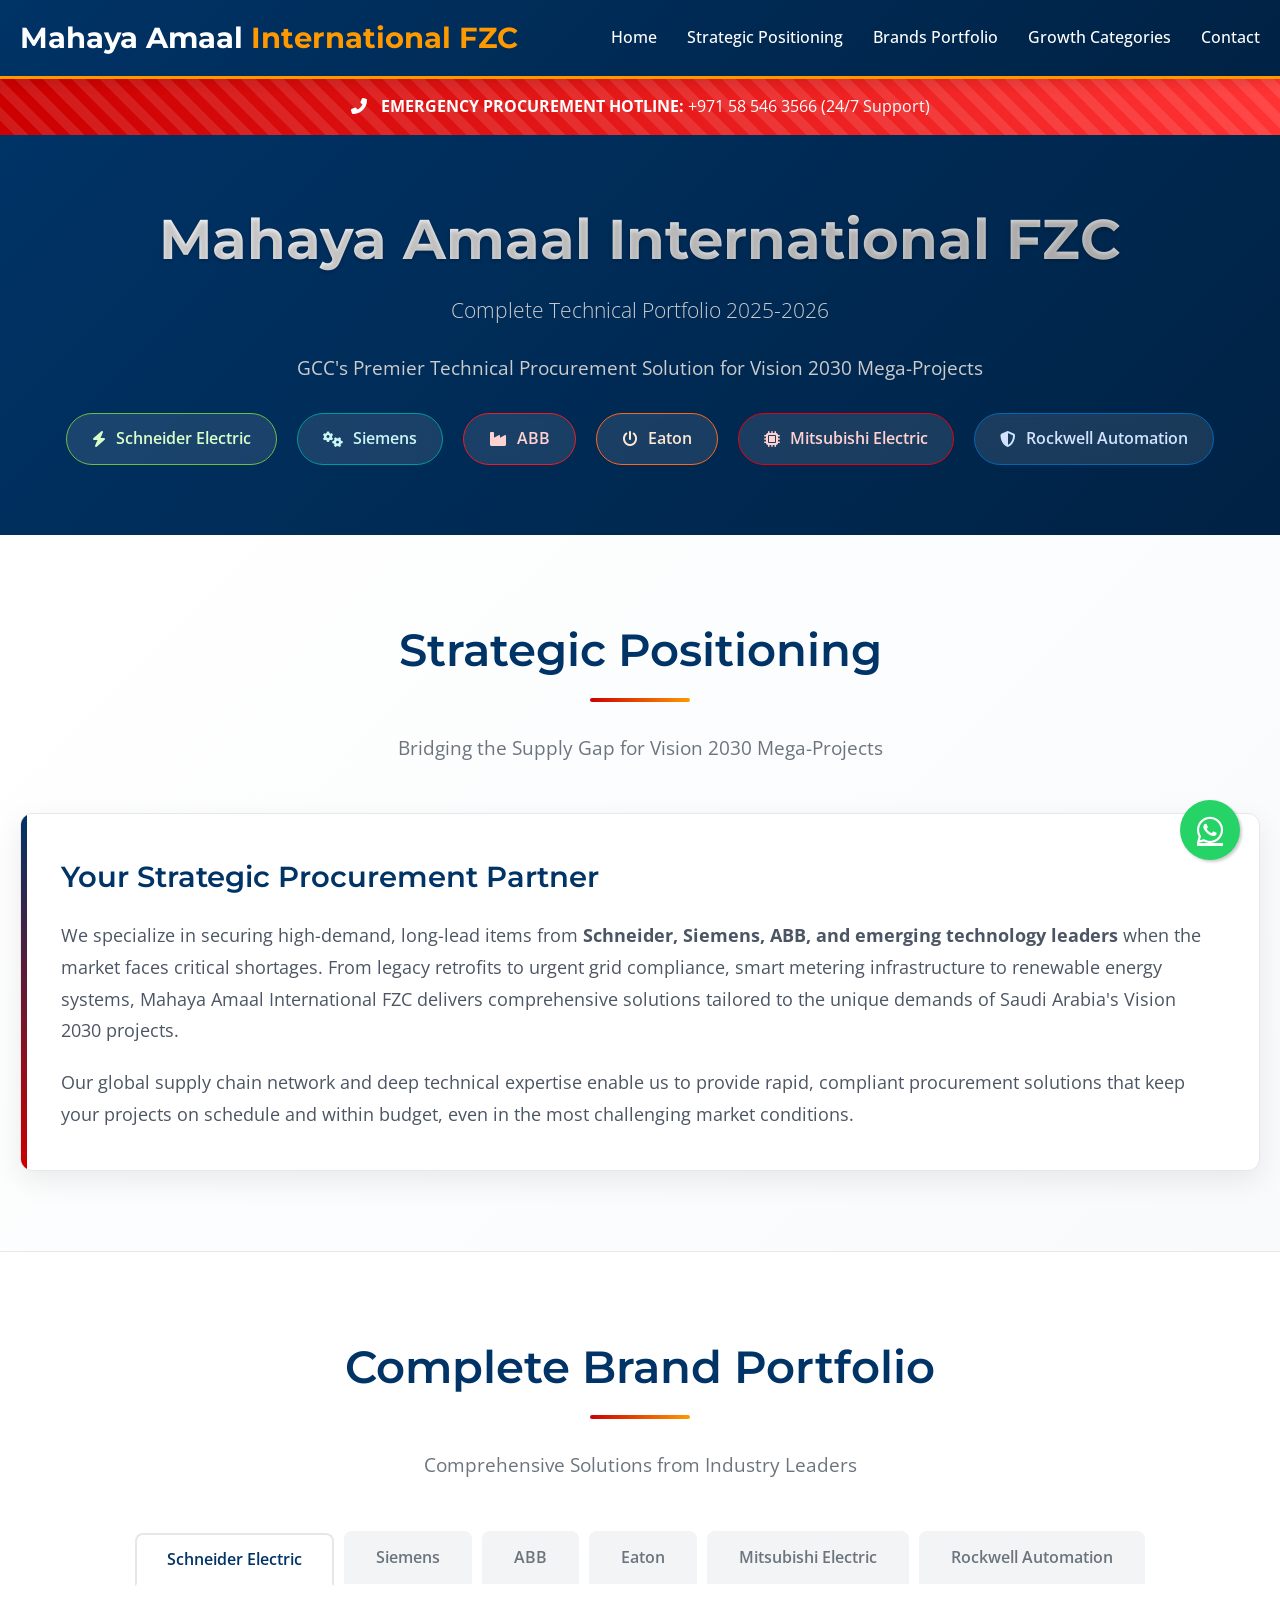
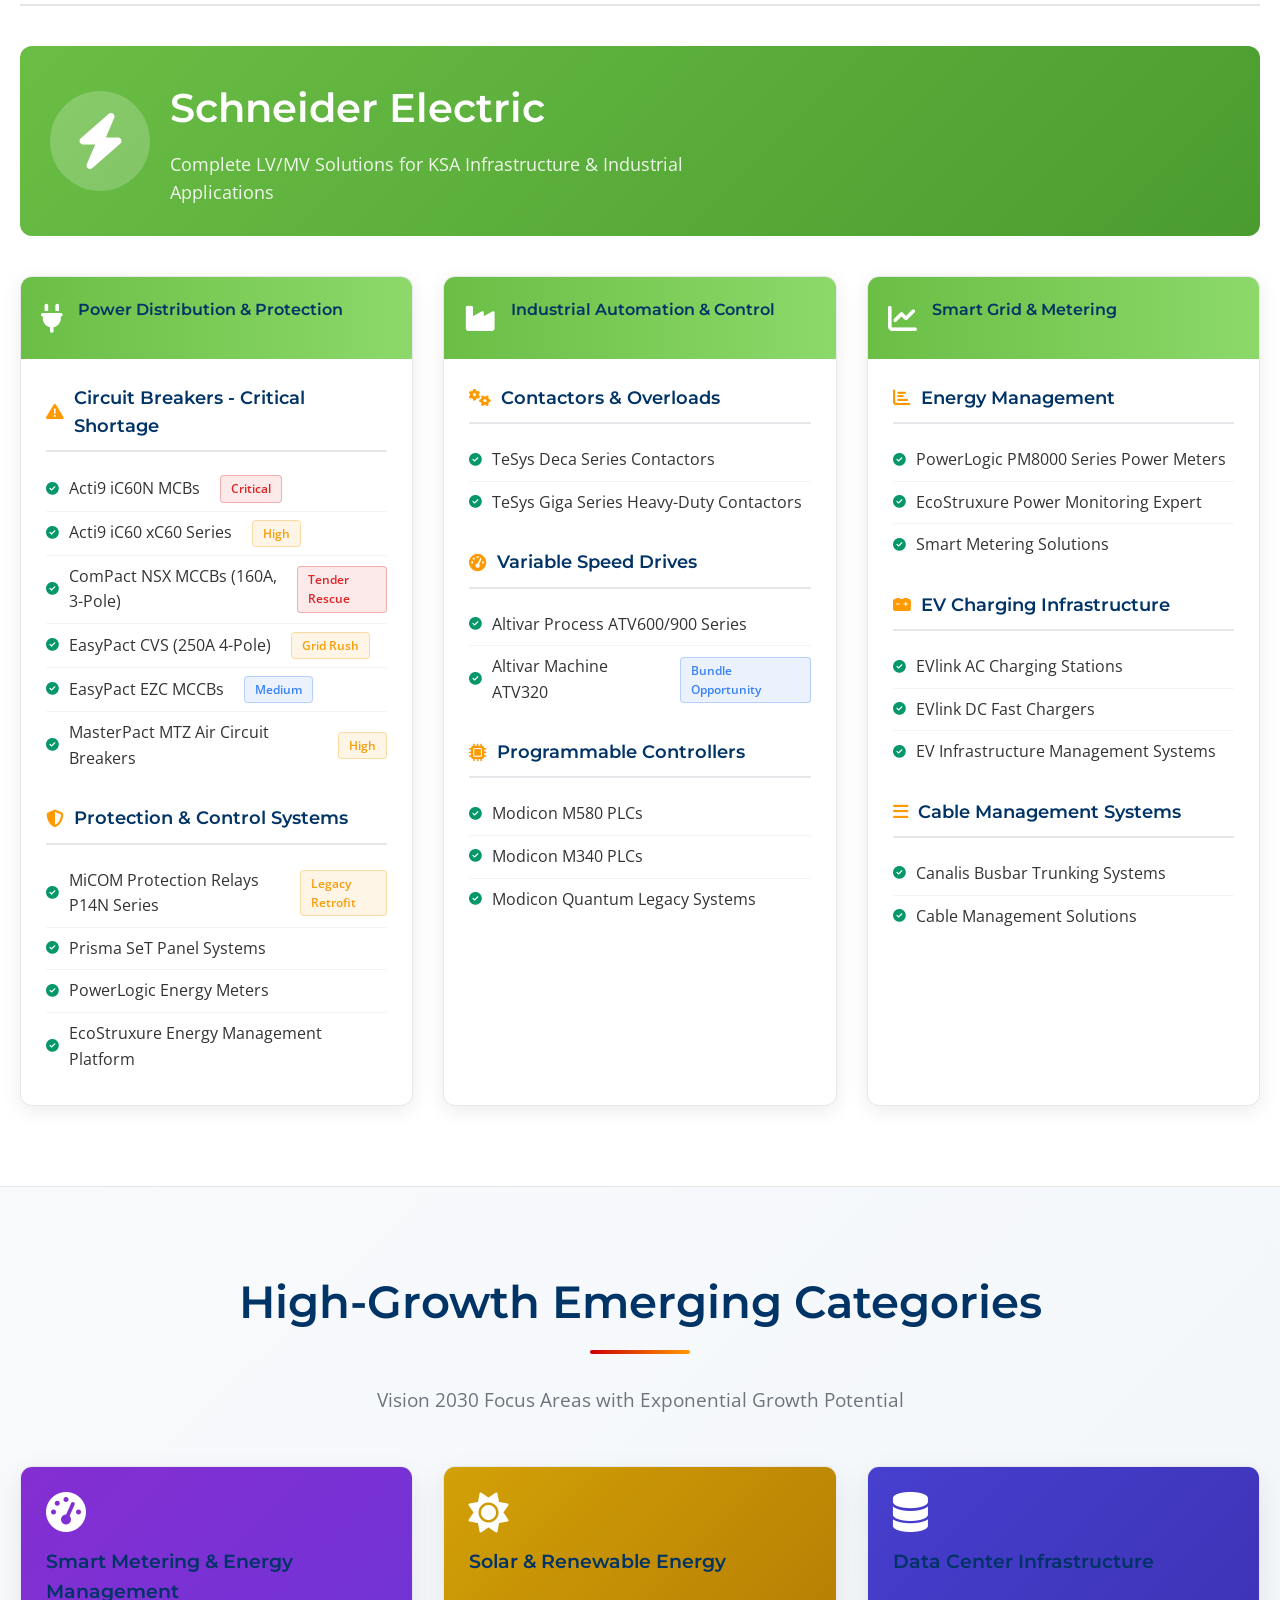
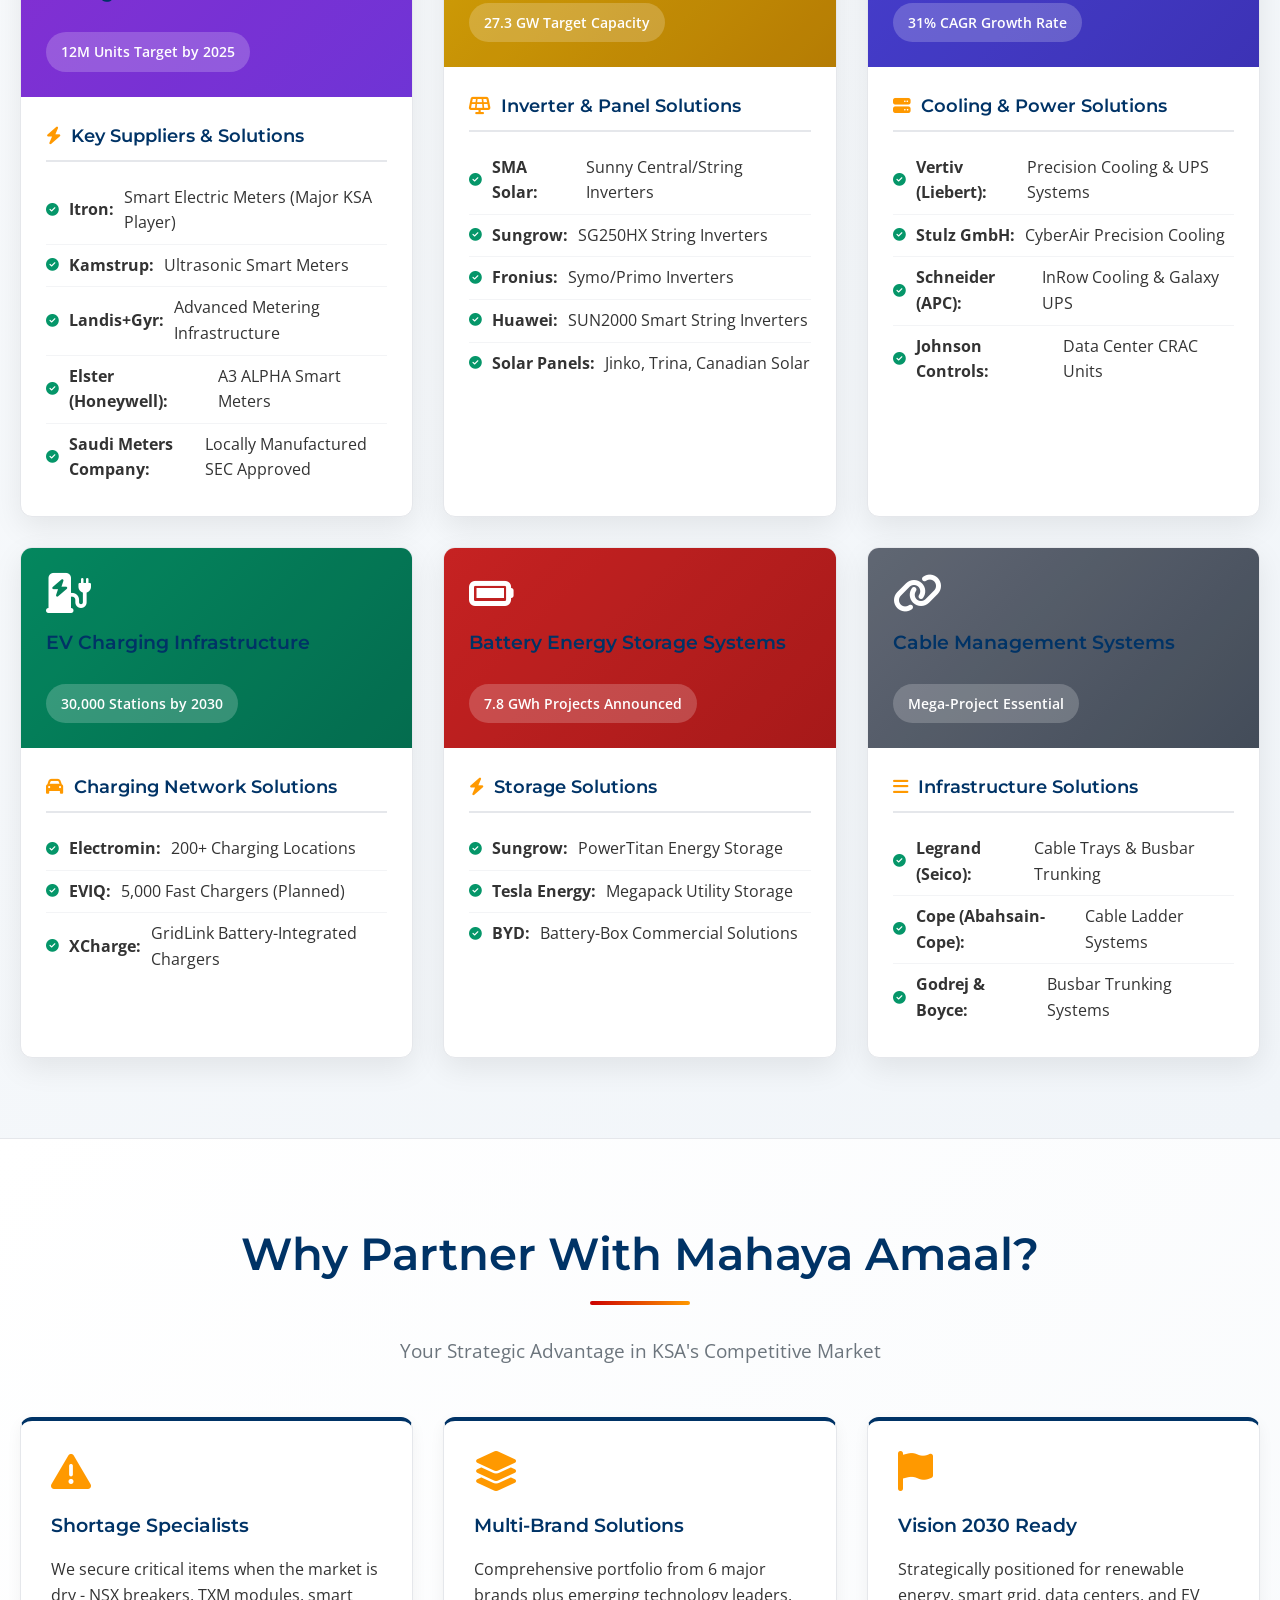
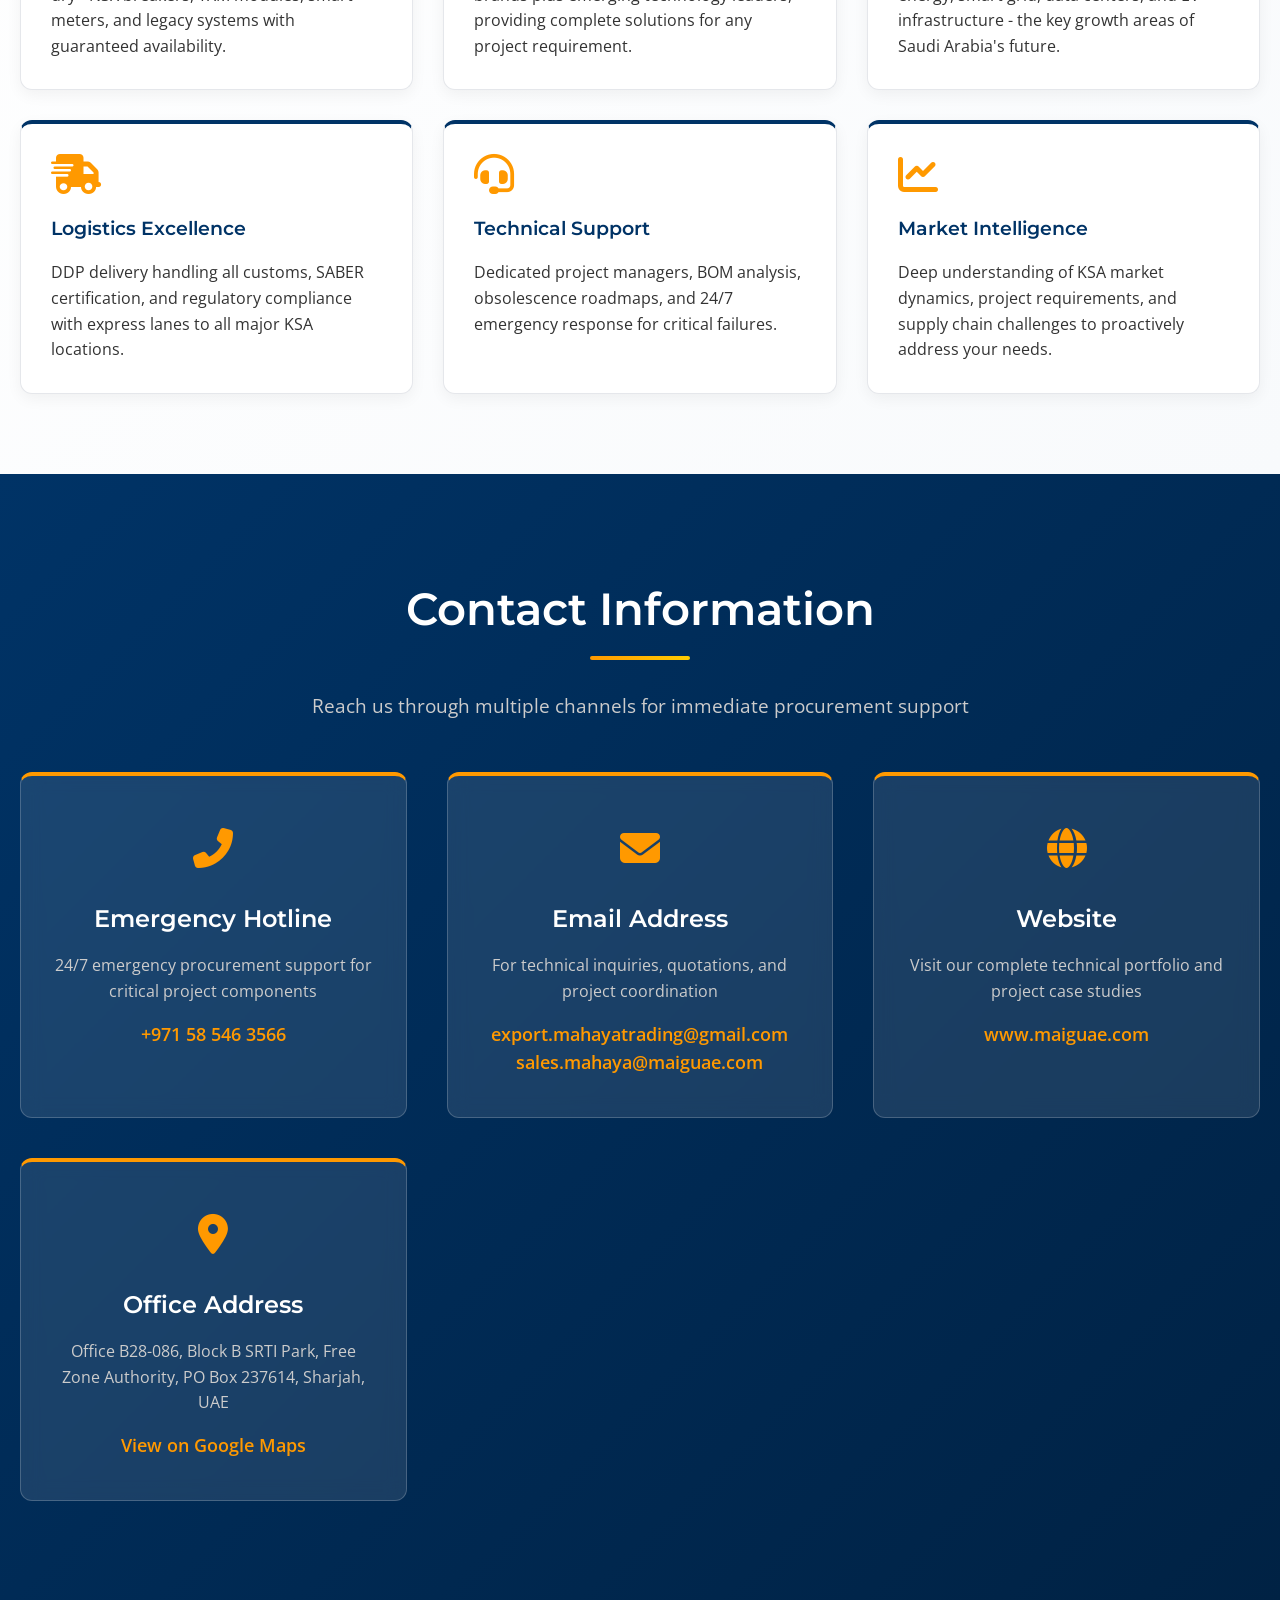
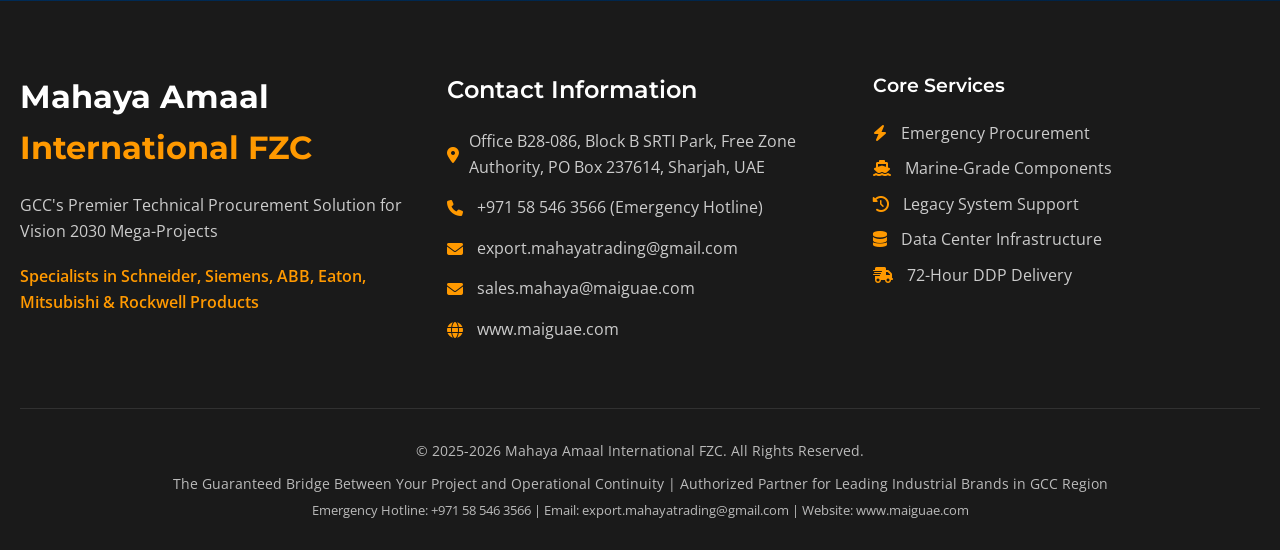
==== index.html @ 3eec7187 "Update print statement from 'Hello' to 'Goodbye'" ====
<!DOCTYPE html>
<html lang="en">
<head>
    <meta charset="UTF-8">
    <meta name="viewport" content="width=device-width, initial-scale=1.0">
    <title>Mahaya Amaal International FZC | Complete Technical Portfolio & Contact</title>
    <link rel="stylesheet" href="https://cdnjs.cloudflare.com/ajax/libs/font-awesome/6.4.0/css/all.min.css">
    <link href="https://fonts.googleapis.com/css2?family=Montserrat:wght@300;400;500;600;700&family=Open+Sans:wght@300;400;500;600&display=swap" rel="stylesheet">
    <style>
        :root {
            --primary: #003366;
            --secondary: #CC0000;
            --accent: #FF9900;
            --light: #F5F7FA;
            --dark: #1A1A1A;
            --gray: #6C757D;
            --success: #059669;
            --warning: #EA580C;
            --info: #0891B2;
            --whatsapp: #25D366;
            --transition: all 0.3s ease;
            
            /* Brand Colors */
            --schneider: #6ABE45;
            --siemens: #009999;
            --abb: #ED1C24;
            --eaton: #FF671B;
            --mitsubishi: #E60012;
            --rockwell: #0068B5;
        }
        
        * {
            margin: 0;
            padding: 0;
            box-sizing: border-box;
        }
        
        body {
            font-family: 'Open Sans', sans-serif;
            line-height: 1.6;
            color: #333;
            background: linear-gradient(135deg, #f8fafc 0%, #f1f5f9 100%);
            overflow-x: hidden;
        }
        
        h1, h2, h3, h4, h5 {
            font-family: 'Montserrat', sans-serif;
            font-weight: 600;
            margin-bottom: 1rem;
            color: var(--primary);
        }
        
        .container {
            width: 100%;
            max-width: 1400px;
            margin: 0 auto;
            padding: 0 20px;
        }
        
        /* Header */
        .main-header {
            background: linear-gradient(135deg, var(--primary) 0%, #002244 100%);
            color: white;
            padding: 60px 0 40px;
            text-align: center;
            position: relative;
            overflow: hidden;
        }
        
        .main-header::before {
            content: '';
            position: absolute;
            top: 0;
            left: 0;
            right: 0;
            bottom: 0;
            background: url('https://images.unsplash.com/photo-1560472354-b33ff0c44a43?ixlib=rb-4.0.3&auto=format&fit=crop&w=1600&q=80');
            background-size: cover;
            background-position: center;
            opacity: 0.1;
            z-index: 0;
        }
        
        .main-header > .container {
            position: relative;
            z-index: 1;
        }
        
        .company-name {
            font-size: 3.5rem;
            font-weight: 700;
            margin-bottom: 10px;
            background: linear-gradient(90deg, #FFFFFF 0%, #CCCCCC 100%);
            -webkit-background-clip: text;
            -webkit-text-fill-color: transparent;
            text-shadow: 0 2px 4px rgba(0,0,0,0.2);
        }
        
        .tagline {
            font-size: 1.3rem;
            color: #CCCCCC;
            margin-bottom: 25px;
            font-weight: 300;
        }
        
        .specialization-badges {
            display: flex;
            justify-content: center;
            gap: 20px;
            margin: 30px 0;
            flex-wrap: wrap;
        }
        
        .badge {
            background: rgba(255, 255, 255, 0.1);
            backdrop-filter: blur(10px);
            border: 1px solid rgba(255, 255, 255, 0.2);
            padding: 12px 25px;
            border-radius: 50px;
            font-weight: 600;
            display: flex;
            align-items: center;
            gap: 10px;
            transition: var(--transition);
        }
        
        .badge:hover {
            transform: translateY(-3px);
            background: rgba(255, 255, 255, 0.2);
            box-shadow: 0 5px 15px rgba(0,0,0,0.2);
        }
        
        .badge.schneider {
            border-color: var(--schneider);
            color: #d9ffc9;
        }
        
        .badge.siemens {
            border-color: var(--siemens);
            color: #ccf5f5;
        }
        
        .badge.abb {
            border-color: var(--abb);
            color: #ffd1d1;
        }
        
        .badge.eaton {
            border-color: var(--eaton);
            color: #ffe8d1;
        }
        
        .badge.mitsubishi {
            border-color: var(--mitsubishi);
            color: #ffd1d1;
        }
        
        .badge.rockwell {
            border-color: var(--rockwell);
            color: #d1e3ff;
        }
        
        /* Navigation */
        .main-nav {
            background: linear-gradient(135deg, var(--primary) 0%, #002244 100%);
            color: white;
            padding: 15px 0;
            position: sticky;
            width: 100%;
            top: 0;
            z-index: 1000;
            box-shadow: 0 4px 12px rgba(0, 0, 0, 0.1);
            border-bottom: 3px solid var(--accent);
        }
        
        .nav-container {
            display: flex;
            justify-content: space-between;
            align-items: center;
        }
        
        .logo {
            font-family: 'Montserrat', sans-serif;
            font-weight: 700;
            font-size: 1.8rem;
            color: white;
        }
        
        .logo span {
            color: var(--accent);
        }
        
        nav ul {
            display: flex;
            list-style: none;
        }
        
        nav ul li {
            margin-left: 30px;
        }
        
        nav ul li a {
            color: white;
            text-decoration: none;
            font-weight: 500;
            font-size: 1rem;
            transition: var(--transition);
            padding: 5px 0;
            position: relative;
        }
        
        nav ul li a:hover {
            color: var(--accent);
        }
        
        /* Emergency Banner */
        .emergency-banner {
            background: linear-gradient(90deg, var(--secondary) 0%, #ff3333 100%);
            color: white;
            padding: 15px 0;
            text-align: center;
            position: relative;
            overflow: hidden;
        }
        
        .emergency-banner::before {
            content: '';
            position: absolute;
            top: 0;
            left: 0;
            right: 0;
            bottom: 0;
            background: repeating-linear-gradient(
                45deg,
                transparent,
                transparent 10px,
                rgba(255, 255, 255, 0.1) 10px,
                rgba(255, 255, 255, 0.1) 20px
            );
        }
        
        .emergency-content {
            position: relative;
            z-index: 1;
        }
        
        .emergency-content i {
            margin-right: 10px;
            animation: ring 2s infinite;
        }
        
        @keyframes ring {
            0% { transform: rotate(0deg); }
            10% { transform: rotate(15deg); }
            20% { transform: rotate(-15deg); }
            30% { transform: rotate(15deg); }
            40% { transform: rotate(-15deg); }
            50% { transform: rotate(0deg); }
            100% { transform: rotate(0deg); }
        }
        
        /* Strategic Positioning */
        .strategic-section {
            background: linear-gradient(135deg, #FFFFFF 0%, #F8FAFC 100%);
            padding: 80px 0;
            border-bottom: 1px solid #E5E7EB;
        }
        
        .section-title {
            text-align: center;
            margin-bottom: 50px;
            position: relative;
        }
        
        .section-title h2 {
            font-size: 2.8rem;
            display: inline-block;
            padding-bottom: 15px;
            position: relative;
        }
        
        .section-title h2::after {
            content: '';
            position: absolute;
            width: 100px;
            height: 4px;
            background: linear-gradient(90deg, var(--secondary), var(--accent));
            bottom: 0;
            left: 50%;
            transform: translateX(-50%);
            border-radius: 2px;
        }
        
        .section-title .subtitle {
            font-size: 1.2rem;
            color: var(--gray);
            margin-top: 15px;
            max-width: 800px;
            margin-left: auto;
            margin-right: auto;
        }
        
        .positioning-card {
            background: white;
            border-radius: 12px;
            padding: 40px;
            box-shadow: 0 10px 30px rgba(0, 0, 0, 0.08);
            border: 1px solid #E5E7EB;
            position: relative;
            overflow: hidden;
        }
        
        .positioning-card::before {
            content: '';
            position: absolute;
            top: 0;
            left: 0;
            width: 6px;
            height: 100%;
            background: linear-gradient(180deg, var(--primary), var(--secondary));
        }
        
        .positioning-card h3 {
            font-size: 1.8rem;
            margin-bottom: 20px;
            color: var(--primary);
        }
        
        .positioning-card p {
            font-size: 1.1rem;
            line-height: 1.8;
            color: #4B5563;
        }
        
        /* Brands Section */
        .brands-section {
            padding: 80px 0;
            background: white;
        }
        
        .brands-tabs {
            display: flex;
            flex-wrap: wrap;
            gap: 10px;
            margin-bottom: 40px;
            justify-content: center;
            border-bottom: 2px solid #E5E7EB;
            padding-bottom: 20px;
        }
        
        .brand-tab {
            padding: 12px 30px;
            border-radius: 8px 8px 0 0;
            font-weight: 600;
            cursor: pointer;
            transition: var(--transition);
            border: 2px solid transparent;
            background: #F3F4F6;
            color: var(--gray);
        }
        
        .brand-tab:hover {
            background: #E5E7EB;
            transform: translateY(-2px);
        }
        
        .brand-tab.active {
            background: white;
            border-color: #E5E7EB #E5E7EB white #E5E7EB;
            border-bottom: 2px solid white;
            color: var(--primary);
            position: relative;
            top: 2px;
        }
        
        .brand-content {
            display: none;
            animation: fadeIn 0.5s ease;
        }
        
        .brand-content.active {
            display: block;
        }
        
        @keyframes fadeIn {
            from { opacity: 0; transform: translateY(10px); }
            to { opacity: 1; transform: translateY(0); }
        }
        
        .brand-header {
            display: flex;
            align-items: center;
            gap: 20px;
            margin-bottom: 40px;
            padding: 30px;
            border-radius: 12px;
            color: white;
        }
        
        .brand-header.schneider {
            background: linear-gradient(135deg, var(--schneider), #4a9c2f);
        }
        
        .brand-header.siemens {
            background: linear-gradient(135deg, var(--siemens), #007777);
        }
        
        .brand-header.abb {
            background: linear-gradient(135deg, var(--abb), #c4171d);
        }
        
        .brand-header.eaton {
            background: linear-gradient(135deg, var(--eaton), #cc5200);
        }
        
        .brand-header.mitsubishi {
            background: linear-gradient(135deg, var(--mitsubishi), #b3000e);
        }
        
        .brand-header.rockwell {
            background: linear-gradient(135deg, var(--rockwell), #004d8c);
        }
        
        .brand-logo {
            font-size: 3.5rem;
            background: rgba(255, 255, 255, 0.2);
            width: 100px;
            height: 100px;
            display: flex;
            align-items: center;
            justify-content: center;
            border-radius: 50%;
        }
        
        .brand-info h3 {
            font-size: 2.5rem;
            color: white;
            margin-bottom: 10px;
        }
        
        .brand-info p {
            font-size: 1.1rem;
            opacity: 0.9;
            max-width: 600px;
        }
        
        .categories-grid {
            display: grid;
            grid-template-columns: repeat(auto-fit, minmax(350px, 1fr));
            gap: 30px;
        }
        
        .category-card {
            background: white;
            border-radius: 12px;
            overflow: hidden;
            box-shadow: 0 5px 20px rgba(0, 0, 0, 0.08);
            transition: var(--transition);
            border: 1px solid #E5E7EB;
        }
        
        .category-card:hover {
            transform: translateY(-5px);
            box-shadow: 0 15px 30px rgba(0, 0, 0, 0.12);
        }
        
        .category-header {
            padding: 20px;
            color: white;
            display: flex;
            align-items: center;
            gap: 15px;
        }
        
        .category-header.schneider { background: linear-gradient(90deg, #6ABE45, #8CD96A); }
        .category-header.siemens { background: linear-gradient(90deg, #009999, #00B3B3); }
        .category-header.abb { background: linear-gradient(90deg, #ED1C24, #FF4D52); }
        .category-header.eaton { background: linear-gradient(90deg, #FF671B, #FF8B4D); }
        .category-header.mitsubishi { background: linear-gradient(90deg, #E60012, #FF3340); }
        .category-header.rockwell { background: linear-gradient(90deg, #0068B5, #0085E0); }
        
        .category-icon {
            font-size: 1.8rem;
        }
        
        .category-content {
            padding: 25px;
        }
        
        .subcategory {
            margin-bottom: 25px;
        }
        
        .subcategory:last-child {
            margin-bottom: 0;
        }
        
        .subcategory h5 {
            font-size: 1.1rem;
            color: var(--primary);
            padding-bottom: 10px;
            border-bottom: 2px solid #E5E7EB;
            margin-bottom: 15px;
            display: flex;
            align-items: center;
            gap: 10px;
        }
        
        .subcategory h5 i {
            color: var(--accent);
        }
        
        .product-list {
            list-style: none;
        }
        
        .product-list li {
            padding: 8px 0;
            border-bottom: 1px solid #F3F4F6;
            display: flex;
            align-items: center;
            gap: 10px;
        }
        
        .product-list li:last-child {
            border-bottom: none;
        }
        
        .product-list li i {
            color: var(--success);
            font-size: 0.8rem;
        }
        
        .priority-tag {
            display: inline-block;
            padding: 3px 10px;
            border-radius: 4px;
            font-size: 0.75rem;
            font-weight: 600;
            margin-left: 10px;
        }
        
        .priority-tag.critical {
            background: rgba(220, 38, 38, 0.1);
            color: #DC2626;
            border: 1px solid rgba(220, 38, 38, 0.3);
        }
        
        .priority-tag.high {
            background: rgba(245, 158, 11, 0.1);
            color: #F59E0B;
            border: 1px solid rgba(245, 158, 11, 0.3);
        }
        
        .priority-tag.medium {
            background: rgba(59, 130, 246, 0.1);
            color: #3B82F6;
            border: 1px solid rgba(59, 130, 246, 0.3);
        }
        
        /* High-Growth Categories */
        .growth-section {
            padding: 80px 0;
            background: linear-gradient(135deg, #F8FAFC 0%, #F1F5F9 100%);
            border-top: 1px solid #E5E7EB;
            border-bottom: 1px solid #E5E7EB;
        }
        
        .growth-cards {
            display: grid;
            grid-template-columns: repeat(auto-fit, minmax(350px, 1fr));
            gap: 30px;
        }
        
        .growth-card {
            background: white;
            border-radius: 12px;
            overflow: hidden;
            box-shadow: 0 10px 30px rgba(0, 0, 0, 0.08);
            transition: var(--transition);
            border: 1px solid #E5E7EB;
        }
        
        .growth-card:hover {
            transform: translateY(-5px);
            box-shadow: 0 15px 35px rgba(0, 0, 0, 0.12);
        }
        
        .growth-header {
            padding: 25px;
            color: white;
            position: relative;
            overflow: hidden;
        }
        
        .growth-header::before {
            content: '';
            position: absolute;
            top: 0;
            left: 0;
            right: 0;
            bottom: 0;
            background: rgba(0, 0, 0, 0.1);
        }
        
        .growth-header > * {
            position: relative;
            z-index: 1;
        }
        
        .growth-icon {
            font-size: 2.5rem;
            margin-bottom: 15px;
        }
        
        .growth-stats {
            background: rgba(255, 255, 255, 0.2);
            padding: 8px 15px;
            border-radius: 20px;
            font-size: 0.9rem;
            display: inline-block;
            margin-top: 10px;
            font-weight: 600;
        }
        
        .growth-content {
            padding: 25px;
        }
        
        /* Market Intelligence */
        .intelligence-section {
            padding: 80px 0;
            background: white;
        }
        
        .intelligence-grid {
            display: grid;
            grid-template-columns: repeat(auto-fit, minmax(300px, 1fr));
            gap: 30px;
        }
        
        .intelligence-card {
            background: linear-gradient(135deg, #FFFFFF 0%, #F8FAFC 100%);
            border-radius: 12px;
            padding: 30px;
            border: 1px solid #E5E7EB;
            box-shadow: 0 5px 15px rgba(0, 0, 0, 0.05);
        }
        
        .intelligence-card h3 {
            font-size: 1.5rem;
            margin-bottom: 20px;
            padding-bottom: 15px;
            border-bottom: 2px solid #E5E7EB;
        }
        
        /* Contact Section */
        .contact-section {
            padding: 100px 0;
            background: linear-gradient(135deg, var(--primary) 0%, #002244 100%);
            color: white;
        }
        
        .contact-section .section-title h2 {
            color: white;
        }
        
        .contact-section .section-title h2::after {
            background: linear-gradient(90deg, var(--accent), #FFCC00);
        }
        
        .contact-grid {
            display: grid;
            grid-template-columns: repeat(auto-fit, minmax(300px, 1fr));
            gap: 40px;
        }
        
        .contact-card {
            background: rgba(255, 255, 255, 0.1);
            backdrop-filter: blur(10px);
            border: 1px solid rgba(255, 255, 255, 0.2);
            border-radius: 12px;
            padding: 40px 30px;
            text-align: center;
            transition: var(--transition);
            border-top: 4px solid var(--accent);
        }
        
        .contact-card:hover {
            background: rgba(255, 255, 255, 0.15);
            transform: translateY(-10px);
            box-shadow: 0 15px 40px rgba(0, 0, 0, 0.2);
        }
        
        .contact-icon {
            font-size: 2.5rem;
            color: var(--accent);
            margin-bottom: 20px;
        }
        
        .contact-info h3 {
            font-size: 1.5rem;
            margin-bottom: 15px;
            color: white;
        }
        
        .contact-info p {
            color: #CCCCCC;
            margin-bottom: 20px;
        }
        
        .contact-link {
            display: inline-block;
            color: var(--accent);
            text-decoration: none;
            font-weight: 600;
            font-size: 1.1rem;
            transition: var(--transition);
        }
        
        .contact-link:hover {
            color: white;
        }
        
        /* Why Choose Us */
        .why-section {
            padding: 80px 0;
            background: linear-gradient(135deg, #FFFFFF 0%, #F8FAFC 100%);
        }
        
        .why-grid {
            display: grid;
            grid-template-columns: repeat(auto-fit, minmax(300px, 1fr));
            gap: 30px;
        }
        
        .why-card {
            background: white;
            border-radius: 12px;
            padding: 30px;
            box-shadow: 0 5px 15px rgba(0, 0, 0, 0.05);
            border: 1px solid #E5E7EB;
            transition: var(--transition);
            border-top: 4px solid var(--primary);
        }
        
        .why-card:hover {
            transform: translateY(-5px);
            box-shadow: 0 15px 30px rgba(0, 0, 0, 0.1);
        }
        
        .why-icon {
            font-size: 2.5rem;
            margin-bottom: 20px;
            color: var(--accent);
        }
        
        /* WhatsApp Button */
        .whatsapp-float {
            position: fixed;
            width: 60px;
            height: 60px;
            bottom: 40px;
            right: 40px;
            background-color: var(--whatsapp);
            color: #FFF;
            border-radius: 50px;
            text-align: center;
            font-size: 30px;
            box-shadow: 2px 2px 3px rgba(0, 0, 0, 0.2);
            z-index: 100;
            display: flex;
            align-items: center;
            justify-content: center;
            transition: var(--transition);
            animation: pulse 2s infinite;
        }
        
        @keyframes pulse {
            0% { box-shadow: 0 0 0 0 rgba(37, 211, 102, 0.7); }
            70% { box-shadow: 0 0 0 10px rgba(37, 211, 102, 0); }
            100% { box-shadow: 0 0 0 0 rgba(37, 211, 102, 0); }
        }
        
        .whatsapp-float:hover {
            background-color: #128C7E;
            transform: scale(1.1);
        }
        
        .whatsapp-text {
            position: fixed;
            bottom: 105px;
            right: 40px;
            background: var(--whatsapp);
            color: white;
            padding: 8px 15px;
            border-radius: 5px;
            font-weight: 600;
            font-size: 0.9rem;
            z-index: 99;
            opacity: 0;
            transition: opacity 0.3s;
            white-space: nowrap;
        }
        
        .whatsapp-float:hover + .whatsapp-text {
            opacity: 1;
        }
        
        /* Footer */
        footer {
            background: var(--dark);
            color: white;
            padding: 70px 0 30px;
        }
        
        .footer-grid {
            display: grid;
            grid-template-columns: repeat(auto-fit, minmax(250px, 1fr));
            gap: 40px;
            margin-bottom: 50px;
        }
        
        .footer-logo {
            font-family: 'Montserrat', sans-serif;
            font-weight: 700;
            font-size: 2rem;
            color: white;
            margin-bottom: 20px;
        }
        
        .footer-logo span {
            color: var(--accent);
        }
        
        .contact-info p {
            margin-bottom: 15px;
            display: flex;
            align-items: center;
        }
        
        .contact-info i {
            margin-right: 10px;
            color: var(--accent);
            width: 20px;
        }
        
        .footer-bottom {
            text-align: center;
            padding-top: 30px;
            border-top: 1px solid rgba(255, 255, 255, 0.1);
            font-size: 0.9rem;
            color: rgba(255, 255, 255, 0.7);
        }
        
        /* Responsive */
        @media (max-width: 1200px) {
            .company-name {
                font-size: 3rem;
            }
        }
        
        @media (max-width: 992px) {
            .company-name {
                font-size: 2.5rem;
            }
            
            .section-title h2 {
                font-size: 2.2rem;
            }
            
            .categories-grid,
            .growth-cards,
            .contact-grid,
            .why-grid {
                grid-template-columns: 1fr;
            }
            
            .brands-tabs {
                overflow-x: auto;
                flex-wrap: nowrap;
                justify-content: flex-start;
            }
            
            .brand-tab {
                white-space: nowrap;
            }
            
            .nav-container {
                flex-direction: column;
                text-align: center;
            }
            
            nav ul {
                margin-top: 20px;
                flex-wrap: wrap;
                justify-content: center;
            }
            
            nav ul li {
                margin: 5px 15px;
            }
        }
        
        @media (max-width: 768px) {
            .main-header {
                padding: 100px 0 30px;
            }
            
            .company-name {
                font-size: 2.2rem;
            }
            
            .tagline {
                font-size: 1.1rem;
            }
            
            .specialization-badges {
                flex-direction: column;
                align-items: center;
            }
            
            .brand-header {
                flex-direction: column;
                text-align: center;
            }
            
            .strategic-section,
            .brands-section,
            .growth-section,
            .intelligence-section,
            .why-section,
            .contact-section {
                padding: 60px 0;
            }
            
            .whatsapp-float {
                width: 50px;
                height: 50px;
                bottom: 20px;
                right: 20px;
                font-size: 25px;
            }
            
            .whatsapp-text {
                bottom: 75px;
                right: 20px;
            }
        }
        
        @media (max-width: 576px) {
            .container {
                padding: 0 15px;
            }
            
            .company-name {
                font-size: 1.8rem;
            }
            
            .section-title h2 {
                font-size: 1.8rem;
            }
            
            .positioning-card,
            .category-card,
            .growth-card,
            .intelligence-card,
            .contact-card,
            .why-card {
                padding: 25px 20px;
            }
            
            .brand-info h3 {
                font-size: 2rem;
            }
            
            .emergency-banner {
                padding: 10px 0;
                font-size: 0.9rem;
            }
        }
    </style>
</head>
<body>
    <!-- Navigation -->
    <nav class="main-nav">
        <div class="container nav-container">
            <div class="logo">Mahaya Amaal <span>International FZC</span></div>
            <nav>
                <ul>
                    <li><a href="#home">Home</a></li>
                    <li><a href="#strategic">Strategic Positioning</a></li>
                    <li><a href="#brands">Brands Portfolio</a></li>
                    <li><a href="#growth">Growth Categories</a></li>
                    <li><a href="#contact">Contact</a></li>
                </ul>
            </nav>
        </div>
    </nav>

    <!-- Emergency Banner -->
    <div class="emergency-banner">
        <div class="container">
            <div class="emergency-content">
                <i class="fas fa-phone-alt"></i>
                <strong>EMERGENCY PROCUREMENT HOTLINE:</strong> +971 58 546 3566 (24/7 Support)
            </div>
        </div>
    </div>

    <!-- Main Header -->
    <header class="main-header" id="home">
        <div class="container">
            <h1 class="company-name">Mahaya Amaal International FZC</h1>
            <p class="tagline">Complete Technical Portfolio 2025-2026</p>
            <p style="font-size: 1.2rem; max-width: 800px; margin: 0 auto 30px; color: #CCCCCC;">GCC's Premier Technical Procurement Solution for Vision 2030 Mega-Projects</p>
            
            <div class="specialization-badges">
                <div class="badge schneider">
                    <i class="fas fa-bolt"></i>
                    <span>Schneider Electric</span>
                </div>
                <div class="badge siemens">
                    <i class="fas fa-cogs"></i>
                    <span>Siemens</span>
                </div>
                <div class="badge abb">
                    <i class="fas fa-industry"></i>
                    <span>ABB</span>
                </div>
                <div class="badge eaton">
                    <i class="fas fa-power-off"></i>
                    <span>Eaton</span>
                </div>
                <div class="badge mitsubishi">
                    <i class="fas fa-microchip"></i>
                    <span>Mitsubishi Electric</span>
                </div>
                <div class="badge rockwell">
                    <i class="fas fa-shield-alt"></i>
                    <span>Rockwell Automation</span>
                </div>
            </div>
        </div>
    </header>

    <!-- Strategic Positioning -->
    <section class="strategic-section" id="strategic">
        <div class="container">
            <div class="section-title">
                <h2>Strategic Positioning</h2>
                <p class="subtitle">Bridging the Supply Gap for Vision 2030 Mega-Projects</p>
            </div>
            
            <div class="positioning-card">
                <h3>Your Strategic Procurement Partner</h3>
                <p>We specialize in securing high-demand, long-lead items from <strong>Schneider, Siemens, ABB, and emerging technology leaders</strong> when the market faces critical shortages. From legacy retrofits to urgent grid compliance, smart metering infrastructure to renewable energy systems, Mahaya Amaal International FZC delivers comprehensive solutions tailored to the unique demands of Saudi Arabia's Vision 2030 projects.</p>
                <p style="margin-top: 20px;">Our global supply chain network and deep technical expertise enable us to provide rapid, compliant procurement solutions that keep your projects on schedule and within budget, even in the most challenging market conditions.</p>
            </div>
        </div>
    </section>

    <!-- Brands Portfolio -->
    <section class="brands-section" id="brands">
        <div class="container">
            <div class="section-title">
                <h2>Complete Brand Portfolio</h2>
                <p class="subtitle">Comprehensive Solutions from Industry Leaders</p>
            </div>
            
            <!-- Brand Tabs -->
            <div class="brands-tabs" id="brandTabs">
                <div class="brand-tab active" data-brand="schneider">Schneider Electric</div>
                <div class="brand-tab" data-brand="siemens">Siemens</div>
                <div class="brand-tab" data-brand="abb">ABB</div>
                <div class="brand-tab" data-brand="eaton">Eaton</div>
                <div class="brand-tab" data-brand="mitsubishi">Mitsubishi Electric</div>
                <div class="brand-tab" data-brand="rockwell">Rockwell Automation</div>
            </div>
            
            <!-- Schneider Electric Content -->
            <div class="brand-content active" id="schneider-content">
                <div class="brand-header schneider">
                    <div class="brand-logo">
                        <i class="fas fa-bolt"></i>
                    </div>
                    <div class="brand-info">
                        <h3>Schneider Electric</h3>
                        <p>Complete LV/MV Solutions for KSA Infrastructure & Industrial Applications</p>
                    </div>
                </div>
                
                <div class="categories-grid">
                    <!-- Power Distribution -->
                    <div class="category-card">
                        <div class="category-header schneider">
                            <i class="fas fa-plug category-icon"></i>
                            <h4>Power Distribution & Protection</h4>
                        </div>
                        <div class="category-content">
                            <div class="subcategory">
                                <h5><i class="fas fa-exclamation-triangle"></i> Circuit Breakers - Critical Shortage</h5>
                                <ul class="product-list">
                                    <li><i class="fas fa-check-circle"></i> Acti9 iC60N MCBs <span class="priority-tag critical">Critical</span></li>
                                    <li><i class="fas fa-check-circle"></i> Acti9 iC60 xC60 Series <span class="priority-tag high">High</span></li>
                                    <li><i class="fas fa-check-circle"></i> ComPact NSX MCCBs (160A, 3-Pole) <span class="priority-tag critical">Tender Rescue</span></li>
                                    <li><i class="fas fa-check-circle"></i> EasyPact CVS (250A 4-Pole) <span class="priority-tag high">Grid Rush</span></li>
                                    <li><i class="fas fa-check-circle"></i> EasyPact EZC MCCBs <span class="priority-tag medium">Medium</span></li>
                                    <li><i class="fas fa-check-circle"></i> MasterPact MTZ Air Circuit Breakers <span class="priority-tag high">High</span></li>
                                </ul>
                            </div>
                            <div class="subcategory">
                                <h5><i class="fas fa-shield-alt"></i> Protection & Control Systems</h5>
                                <ul class="product-list">
                                    <li><i class="fas fa-check-circle"></i> MiCOM Protection Relays P14N Series <span class="priority-tag high">Legacy Retrofit</span></li>
                                    <li><i class="fas fa-check-circle"></i> Prisma SeT Panel Systems</li>
                                    <li><i class="fas fa-check-circle"></i> PowerLogic Energy Meters</li>
                                    <li><i class="fas fa-check-circle"></i> EcoStruxure Energy Management Platform</li>
                                </ul>
                            </div>
                        </div>
                    </div>
                    
                    <!-- Industrial Automation -->
                    <div class="category-card">
                        <div class="category-header schneider">
                            <i class="fas fa-industry category-icon"></i>
                            <h4>Industrial Automation & Control</h4>
                        </div>
                        <div class="category-content">
                            <div class="subcategory">
                                <h5><i class="fas fa-cogs"></i> Contactors & Overloads</h5>
                                <ul class="product-list">
                                    <li><i class="fas fa-check-circle"></i> TeSys Deca Series Contactors</li>
                                    <li><i class="fas fa-check-circle"></i> TeSys Giga Series Heavy-Duty Contactors</li>
                                </ul>
                            </div>
                            <div class="subcategory">
                                <h5><i class="fas fa-tachometer-alt"></i> Variable Speed Drives</h5>
                                <ul class="product-list">
                                    <li><i class="fas fa-check-circle"></i> Altivar Process ATV600/900 Series</li>
                                    <li><i class="fas fa-check-circle"></i> Altivar Machine ATV320 <span class="priority-tag medium">Bundle Opportunity</span></li>
                                </ul>
                            </div>
                            <div class="subcategory">
                                <h5><i class="fas fa-microchip"></i> Programmable Controllers</h5>
                                <ul class="product-list">
                                    <li><i class="fas fa-check-circle"></i> Modicon M580 PLCs</li>
                                    <li><i class="fas fa-check-circle"></i> Modicon M340 PLCs</li>
                                    <li><i class="fas fa-check-circle"></i> Modicon Quantum Legacy Systems</li>
                                </ul>
                            </div>
                        </div>
                    </div>
                    
                    <!-- Smart Grid & Metering -->
                    <div class="category-card">
                        <div class="category-header schneider">
                            <i class="fas fa-chart-line category-icon"></i>
                            <h4>Smart Grid & Metering</h4>
                        </div>
                        <div class="category-content">
                            <div class="subcategory">
                                <h5><i class="fas fa-chart-bar"></i> Energy Management</h5>
                                <ul class="product-list">
                                    <li><i class="fas fa-check-circle"></i> PowerLogic PM8000 Series Power Meters</li>
                                    <li><i class="fas fa-check-circle"></i> EcoStruxure Power Monitoring Expert</li>
                                    <li><i class="fas fa-check-circle"></i> Smart Metering Solutions</li>
                                </ul>
                            </div>
                            <div class="subcategory">
                                <h5><i class="fas fa-car-battery"></i> EV Charging Infrastructure</h5>
                                <ul class="product-list">
                                    <li><i class="fas fa-check-circle"></i> EVlink AC Charging Stations</li>
                                    <li><i class="fas fa-check-circle"></i> EVlink DC Fast Chargers</li>
                                    <li><i class="fas fa-check-circle"></i> EV Infrastructure Management Systems</li>
                                </ul>
                            </div>
                            <div class="subcategory">
                                <h5><i class="fas fa-bars"></i> Cable Management Systems</h5>
                                <ul class="product-list">
                                    <li><i class="fas fa-check-circle"></i> Canalis Busbar Trunking Systems</li>
                                    <li><i class="fas fa-check-circle"></i> Cable Management Solutions</li>
                                </ul>
                            </div>
                        </div>
                    </div>
                </div>
            </div>
            
            <!-- Siemens Content -->
            <div class="brand-content" id="siemens-content">
                <div class="brand-header siemens">
                    <div class="brand-logo">
                        <i class="fas fa-cogs"></i>
                    </div>
                    <div class="brand-info">
                        <h3>Siemens</h3>
                        <p>Building Automation & Industrial Control Systems for Critical Infrastructure</p>
                    </div>
                </div>
                
                <div class="categories-grid">
                    <!-- Building Automation -->
                    <div class="category-card">
                        <div class="category-header siemens">
                            <i class="fas fa-building category-icon"></i>
                            <h4>Building Automation - Critical Shortage</h4>
                        </div>
                        <div class="category-content">
                            <div class="subcategory">
                                <h5><i class="fas fa-server"></i> BMS I/O Modules - Market Bottleneck</h5>
                                <ul class="product-list">
                                    <li><i class="fas fa-check-circle"></i> Desigo TXM1.8U I/O Modules <span class="priority-tag critical">Critical Item</span></li>
                                    <li><i class="fas fa-check-circle"></i> Desigo TXM Series Complete Range</li>
                                    <li><i class="fas fa-check-circle"></i> Building Management Controllers</li>
                                </ul>
                            </div>
                        </div>
                    </div>
                    
                    <!-- Industrial Automation -->
                    <div class="category-card">
                        <div class="category-header siemens">
                            <i class="fas fa-industry category-icon"></i>
                            <h4>Industrial Automation</h4>
                        </div>
                        <div class="category-content">
                            <div class="subcategory">
                                <h5><i class="fas fa-microchip"></i> Programmable Logic Controllers</h5>
                                <ul class="product-list">
                                    <li><i class="fas fa-check-circle"></i> SIMATIC S7-1200 Series PLCs</li>
                                    <li><i class="fas fa-check-circle"></i> SIMATIC S7-1500 Series PLCs</li>
                                    <li><i class="fas fa-check-circle"></i> SIMATIC S7-300/400 Legacy Support <span class="priority-tag high">Refinery Support</span></li>
                                </ul>
                            </div>
                            <div class="subcategory">
                                <h5><i class="fas fa-desktop"></i> Human Machine Interface</h5>
                                <ul class="product-list">
                                    <li><i class="fas fa-check-circle"></i> SIMATIC HMI Comfort Panels</li>
                                    <li><i class="fas fa-check-circle"></i> SIMATIC HMI Basic Panels</li>
                                    <li><i class="fas fa-check-circle"></i> SIMATIC Mobile Panels</li>
                                </ul>
                            </div>
                            <div class="subcategory">
                                <h5><i class="fas fa-cogs"></i> Motor Control & Drives</h5>
                                <ul class="product-list">
                                    <li><i class="fas fa-check-circle"></i> SINAMICS G120/G150 Drives</li>
                                    <li><i class="fas fa-check-circle"></i> 3RT/3RV Contactors & Starters</li>
                                </ul>
                            </div>
                        </div>
                    </div>
                    
                    <!-- Power Distribution -->
                    <div class="category-card">
                        <div class="category-header siemens">
                            <i class="fas fa-plug category-icon"></i>
                            <h4>Power Distribution</h4>
                        </div>
                        <div class="category-content">
                            <div class="subcategory">
                                <h5><i class="fas fa-bolt"></i> Circuit Protection - Schneider Alternative</h5>
                                <ul class="product-list">
                                    <li><i class="fas fa-check-circle"></i> 3VA Molded Case Circuit Breakers <span class="priority-tag high">NSX Alternative</span></li>
                                    <li><i class="fas fa-check-circle"></i> SENTRON 3VL Circuit Breakers</li>
                                    <li><i class="fas fa-check-circle"></i> SENTRON PAC Power Monitoring</li>
                                    <li><i class="fas fa-check-circle"></i> Sentron Busbar Trunking Systems</li>
                                </ul>
                            </div>
                            <div class="subcategory">
                                <h5><i class="fas fa-car-battery"></i> E-Mobility Solutions</h5>
                                <ul class="product-list">
                                    <li><i class="fas fa-check-circle"></i> VersiCharge AC Charging Stations</li>
                                    <li><i class="fas fa-check-circle"></i> Sicharge UC Ultra-Fast DC Chargers</li>
                                </ul>
                            </div>
                            <div class="subcategory">
                                <h5><i class="fas fa-sitemap"></i> Medium Voltage Systems</h5>
                                <ul class="product-list">
                                    <li><i class="fas fa-check-circle"></i> 8DJH Compact Switchgear (13.8kV/33kV)</li>
                                    <li><i class="fas fa-check-circle"></i> NXAir Medium Voltage Switchgear</li>
                                </ul>
                            </div>
                        </div>
                    </div>
                </div>
            </div>
            
            <!-- ABB Content -->
            <div class="brand-content" id="abb-content">
                <div class="brand-header abb">
                    <div class="brand-logo">
                        <i class="fas fa-industry"></i>
                    </div>
                    <div class="brand-info">
                        <h3>ABB</h3>
                        <p>Power & Automation Solutions for Industrial & Offshore Applications</p>
                    </div>
                </div>
                
                <div class="categories-grid">
                    <!-- Electrification Products -->
                    <div class="category-card">
                        <div class="category-header abb">
                            <i class="fas fa-plug category-icon"></i>
                            <h4>Electrification Products - High Availability</h4>
                        </div>
                        <div class="category-content">
                            <div class="subcategory">
                                <h5><i class="fas fa-bolt"></i> Circuit Breakers - IEC Alternative</h5>
                                <ul class="product-list">
                                    <li><i class="fas fa-check-circle"></i> S200 Series MCBs <span class="priority-tag high">Acti9 Replacement</span></li>
                                    <li><i class="fas fa-check-circle"></i> Tmax XT Molded Case Circuit Breakers</li>
                                    <li><i class="fas fa-check-circle"></i> Emax 2 Air Circuit Breakers</li>
                                    <li><i class="fas fa-check-circle"></i> System pro M compact Switchboards</li>
                                </ul>
                            </div>
                        </div>
                    </div>
                    
                    <!-- Grid Automation -->
                    <div class="category-card">
                        <div class="category-header abb">
                            <i class="fas fa-network-wired category-icon"></i>
                            <h4>Grid Automation & Protection</h4>
                        </div>
                        <div class="category-content">
                            <div class="subcategory">
                                <h5><i class="fas fa-shield-alt"></i> Protection Relays</h5>
                                <ul class="product-list">
                                    <li><i class="fas fa-check-circle"></i> Relion REF615 Series <span class="priority-tag high">Grid Automation</span></li>
                                    <li><i class="fas fa-check-circle"></i> Relion 670 Series Protection</li>
                                    <li><i class="fas fa-check-circle"></i> Relion 650 Series IEDs</li>
                                    <li><i class="fas fa-check-circle"></i> MNS Busbar Distribution Systems</li>
                                </ul>
                            </div>
                        </div>
                    </div>
                    
                    <!-- Motion Control -->
                    <div class="category-card">
                        <div class="category-header abb">
                            <i class="fas fa-tachometer-alt category-icon"></i>
                            <h4>Motion Control & Drives</h4>
                        </div>
                        <div class="category-content">
                            <div class="subcategory">
                                <h5><i class="fas fa-cogs"></i> Variable Frequency Drives</h5>
                                <ul class="product-list">
                                    <li><i class="fas fa-check-circle"></i> ACS380 Machinery Drives</li>
                                    <li><i class="fas fa-check-circle"></i> ACS580 General Purpose Drives</li>
                                    <li><i class="fas fa-check-circle"></i> ACS880 Industrial Drives</li>
                                </ul>
                            </div>
                            <div class="subcategory">
                                <h5><i class="fas fa-cogs"></i> Industrial Control</h5>
                                <ul class="product-list">
                                    <li><i class="fas fa-check-circle"></i> AF Contactor Series <span class="priority-tag medium">Wide Voltage Range</span></li>
                                    <li><i class="fas fa-check-circle"></i> A-Series Contactors</li>
                                    <li><i class="fas fa-check-circle"></i> MS Motor Starters</li>
                                </ul>
                            </div>
                        </div>
                    </div>
                    
                    <!-- E-Mobility & Power -->
                    <div class="category-card">
                        <div class="category-header abb">
                            <i class="fas fa-car-battery category-icon"></i>
                            <h4>E-Mobility & Power Solutions</h4>
                        </div>
                        <div class="category-content">
                            <div class="subcategory">
                                <h5><i class="fas fa-charging-station"></i> EV Charging Infrastructure</h5>
                                <ul class="product-list">
                                    <li><i class="fas fa-check-circle"></i> Terra DC Fast Chargers (50-360kW)</li>
                                    <li><i class="fas fa-check-circle"></i> Terra AC Wallbox Chargers</li>
                                    <li><i class="fas fa-check-circle"></i> Fleet Management Systems</li>
                                </ul>
                            </div>
                            <div class="subcategory">
                                <h5><i class="fas fa-battery-full"></i> Power Protection</h5>
                                <ul class="product-list">
                                    <li><i class="fas fa-check-circle"></i> Megaflex DPA UPS Systems</li>
                                    <li><i class="fas fa-check-circle"></i> PowerValue UPS Series</li>
                                </ul>
                            </div>
                        </div>
                    </div>
                </div>
            </div>
            
            <!-- Eaton Content -->
            <div class="brand-content" id="eaton-content">
                <div class="brand-header eaton">
                    <div class="brand-logo">
                        <i class="fas fa-power-off"></i>
                    </div>
                    <div class="brand-info">
                        <h3>Eaton</h3>
                        <p>Power Quality & Management Solutions for Data Centers & Critical Facilities</p>
                    </div>
                </div>
                
                <div class="categories-grid">
                    <!-- Power Quality -->
                    <div class="category-card">
                        <div class="category-header eaton">
                            <i class="fas fa-bolt category-icon"></i>
                            <h4>Power Quality & Management</h4>
                        </div>
                        <div class="category-content">
                            <div class="subcategory">
                                <h5><i class="fas fa-battery-full"></i> Uninterruptible Power Supply</h5>
                                <ul class="product-list">
                                    <li><i class="fas fa-check-circle"></i> 9PX Series UPS (1-3 kVA Rack Protection)</li>
                                    <li><i class="fas fa-check-circle"></i> 9SX Series UPS (1-3 kVA Tower)</li>
                                    <li><i class="fas fa-check-circle"></i> 93PS/PM Series (10-300 kVA)</li>
                                    <li><i class="fas fa-check-circle"></i> 93PR Series (10-200 kVA Modular)</li>
                                </ul>
                            </div>
                        </div>
                    </div>
                    
                    <!-- Power Distribution -->
                    <div class="category-card">
                        <div class="category-header eaton">
                            <i class="fas fa-sitemap category-icon"></i>
                            <h4>Power Distribution</h4>
                        </div>
                        <div class="category-content">
                            <div class="subcategory">
                                <h5><i class="fas fa-bars"></i> Busbar & Distribution Systems</h5>
                                <ul class="product-list">
                                    <li><i class="fas fa-check-circle"></i> Power Xpert Busbar Trunking Systems</li>
                                    <li><i class="fas fa-check-circle"></i> ePDU Power Distribution Units</li>
                                    <li><i class="fas fa-check-circle"></i> Rack PDUs for Data Centers</li>
                                </ul>
                            </div>
                            <div class="subcategory">
                                <h5><i class="fas fa-shield-alt"></i> Circuit Protection</h5>
                                <ul class="product-list">
                                    <li><i class="fas fa-check-circle"></i> Bussmann Series Fuses <span class="priority-tag high">High Volume</span></li>
                                    <li><i class="fas fa-check-circle"></i> Molded Case Circuit Breakers</li>
                                    <li><i class="fas fa-check-circle"></i> Miniature Circuit Breakers</li>
                                </ul>
                            </div>
                        </div>
                    </div>
                </div>
            </div>
            
            <!-- Mitsubishi Electric Content -->
            <div class="brand-content" id="mitsubishi-content">
                <div class="brand-header mitsubishi">
                    <div class="brand-logo">
                        <i class="fas fa-microchip"></i>
                    </div>
                    <div class="brand-info">
                        <h3>Mitsubishi Electric</h3>
                        <p>Factory Automation Solutions for Mid-Tier OEM Markets</p>
                    </div>
                </div>
                
                <div class="categories-grid">
                    <!-- Factory Automation -->
                    <div class="category-card">
                        <div class="category-header mitsubishi">
                            <i class="fas fa-robot category-icon"></i>
                            <h4>Factory Automation</h4>
                        </div>
                        <div class="category-content">
                            <div class="subcategory">
                                <h5><i class="fas fa-microchip"></i> Programmable Logic Controllers</h5>
                                <ul class="product-list">
                                    <li><i class="fas fa-check-circle"></i> MELSEC FX Series Compact PLCs <span class="priority-tag medium">Jubail/Dammam</span></li>
                                    <li><i class="fas fa-check-circle"></i> MELSEC iQ-R Series Modular PLCs</li>
                                    <li><i class="fas fa-check-circle"></i> MELSEC iQ-F Series Entry PLCs</li>
                                </ul>
                            </div>
                            <div class="subcategory">
                                <h5><i class="fas fa-tachometer-alt"></i> Variable Frequency Drives</h5>
                                <ul class="product-list">
                                    <li><i class="fas fa-check-circle"></i> FR-D700 Series Cost-Effective Inverters</li>
                                    <li><i class="fas fa-check-circle"></i> FR-E800 Series Compact Inverters</li>
                                    <li><i class="fas fa-check-circle"></i> FR-A800 Series High-Performance Drives</li>
                                </ul>
                            </div>
                            <div class="subcategory">
                                <h5><i class="fas fa-desktop"></i> Human Machine Interface</h5>
                                <ul class="product-list">
                                    <li><i class="fas fa-check-circle"></i> GOT2000 Series HMI Panels</li>
                                    <li><i class="fas fa-check-circle"></i> GOT SIMPLE Series Entry HMI</li>
                                </ul>
                            </div>
                        </div>
                    </div>
                    
                    <!-- HVAC Solutions -->
                    <div class="category-card">
                        <div class="category-header mitsubishi">
                            <i class="fas fa-snowflake category-icon"></i>
                            <h4>HVAC Solutions</h4>
                        </div>
                        <div class="category-content">
                            <div class="subcategory">
                                <h5><i class="fas fa-thermometer-half"></i> Precision Cooling Systems</h5>
                                <ul class="product-list">
                                    <li><i class="fas fa-check-circle"></i> Data Center Precision Cooling Systems</li>
                                    <li><i class="fas fa-check-circle"></i> VRF Air Conditioning Systems</li>
                                    <li><i class="fas fa-check-circle"></i> Commercial HVAC Solutions</li>
                                </ul>
                            </div>
                        </div>
                    </div>
                </div>
            </div>
            
            <!-- Rockwell Automation Content -->
            <div class="brand-content" id="rockwell-content">
                <div class="brand-header rockwell">
                    <div class="brand-logo">
                        <i class="fas fa-shield-alt"></i>
                    </div>
                    <div class="brand-info">
                        <h3>Rockwell Automation</h3>
                        <p>Industrial Control & Safety Solutions for Oil & Gas Applications</p>
                    </div>
                </div>
                
                <div class="categories-grid">
                    <!-- Industrial Control -->
                    <div class="category-card">
                        <div class="category-header rockwell">
                            <i class="fas fa-industry category-icon"></i>
                            <h4>Industrial Control & Safety</h4>
                        </div>
                        <div class="category-content">
                            <div class="subcategory">
                                <h5><i class="fas fa-microchip"></i> Programmable Controllers</h5>
                                <ul class="product-list">
                                    <li><i class="fas fa-check-circle"></i> CompactLogix Mid-Range Controllers <span class="priority-tag high">Aramco/SABIC Tier</span></li>
                                    <li><i class="fas fa-check-circle"></i> ControlLogix High-End Controllers</li>
                                    <li><i class="fas fa-check-circle"></i> GuardLogix Safety Controllers</li>
                                    <li><i class="fas fa-check-circle"></i> MicroLogix Small Controllers</li>
                                </ul>
                            </div>
                            <div class="subcategory">
                                <h5><i class="fas fa-tachometer-alt"></i> Variable Speed Drives</h5>
                                <ul class="product-list">
                                    <li><i class="fas fa-check-circle"></i> PowerFlex 525 AC Drives</li>
                                    <li><i class="fas fa-check-circle"></i> PowerFlex 753 AC Drives</li>
                                    <li><i class="fas fa-check-circle"></i> PowerFlex 755 High-Performance Drives</li>
                                </ul>
                            </div>
                        </div>
                    </div>
                </div>
            </div>
        </div>
    </section>

    <!-- High-Growth Categories -->
    <section class="growth-section" id="growth">
        <div class="container">
            <div class="section-title">
                <h2>High-Growth Emerging Categories</h2>
                <p class="subtitle">Vision 2030 Focus Areas with Exponential Growth Potential</p>
            </div>
            
            <div class="growth-cards">
                <!-- Smart Metering -->
                <div class="growth-card">
                    <div class="growth-header" style="background: linear-gradient(135deg, #9333EA, #7C3AED);">
                        <i class="fas fa-tachometer-alt growth-icon"></i>
                        <h3>Smart Metering & Energy Management</h3>
                        <div class="growth-stats">12M Units Target by 2025</div>
                    </div>
                    <div class="growth-content">
                        <div class="subcategory">
                            <h5><i class="fas fa-bolt"></i> Key Suppliers & Solutions</h5>
                            <ul class="product-list">
                                <li><i class="fas fa-check-circle"></i> <strong>Itron:</strong> Smart Electric Meters (Major KSA Player)</li>
                                <li><i class="fas fa-check-circle"></i> <strong>Kamstrup:</strong> Ultrasonic Smart Meters</li>
                                <li><i class="fas fa-check-circle"></i> <strong>Landis+Gyr:</strong> Advanced Metering Infrastructure</li>
                                <li><i class="fas fa-check-circle"></i> <strong>Elster (Honeywell):</strong> A3 ALPHA Smart Meters</li>
                                <li><i class="fas fa-check-circle"></i> <strong>Saudi Meters Company:</strong> Locally Manufactured SEC Approved</li>
                            </ul>
                        </div>
                    </div>
                </div>
                
                <!-- Solar & Renewable Energy -->
                <div class="growth-card">
                    <div class="growth-header" style="background: linear-gradient(135deg, #EAB308, #CA8A04);">
                        <i class="fas fa-sun growth-icon"></i>
                        <h3>Solar & Renewable Energy</h3>
                        <div class="growth-stats">27.3 GW Target Capacity</div>
                    </div>
                    <div class="growth-content">
                        <div class="subcategory">
                            <h5><i class="fas fa-solar-panel"></i> Inverter & Panel Solutions</h5>
                            <ul class="product-list">
                                <li><i class="fas fa-check-circle"></i> <strong>SMA Solar:</strong> Sunny Central/String Inverters</li>
                                <li><i class="fas fa-check-circle"></i> <strong>Sungrow:</strong> SG250HX String Inverters</li>
                                <li><i class="fas fa-check-circle"></i> <strong>Fronius:</strong> Symo/Primo Inverters</li>
                                <li><i class="fas fa-check-circle"></i> <strong>Huawei:</strong> SUN2000 Smart String Inverters</li>
                                <li><i class="fas fa-check-circle"></i> <strong>Solar Panels:</strong> Jinko, Trina, Canadian Solar</li>
                            </ul>
                        </div>
                    </div>
                </div>
                
                <!-- Data Center Infrastructure -->
                <div class="growth-card">
                    <div class="growth-header" style="background: linear-gradient(135deg, #4F46E5, #4338CA);">
                        <i class="fas fa-database growth-icon"></i>
                        <h3>Data Center Infrastructure</h3>
                        <div class="growth-stats">31% CAGR Growth Rate</div>
                    </div>
                    <div class="growth-content">
                        <div class="subcategory">
                            <h5><i class="fas fa-server"></i> Cooling & Power Solutions</h5>
                                <ul class="product-list">
                                <li><i class="fas fa-check-circle"></i> <strong>Vertiv (Liebert):</strong> Precision Cooling & UPS Systems</li>
                                <li><i class="fas fa-check-circle"></i> <strong>Stulz GmbH:</strong> CyberAir Precision Cooling</li>
                                <li><i class="fas fa-check-circle"></i> <strong>Schneider (APC):</strong> InRow Cooling & Galaxy UPS</li>
                                <li><i class="fas fa-check-circle"></i> <strong>Johnson Controls:</strong> Data Center CRAC Units</li>
                            </ul>
                        </div>
                    </div>
                </div>
                
                <!-- EV Charging Infrastructure -->
                <div class="growth-card">
                    <div class="growth-header" style="background: linear-gradient(135deg, #059669, #047857);">
                        <i class="fas fa-charging-station growth-icon"></i>
                        <h3>EV Charging Infrastructure</h3>
                        <div class="growth-stats">30,000 Stations by 2030</div>
                    </div>
                    <div class="growth-content">
                        <div class="subcategory">
                            <h5><i class="fas fa-car"></i> Charging Network Solutions</h5>
                            <ul class="product-list">
                                <li><i class="fas fa-check-circle"></i> <strong>Electromin:</strong> 200+ Charging Locations</li>
                                <li><i class="fas fa-check-circle"></i> <strong>EVIQ:</strong> 5,000 Fast Chargers (Planned)</li>
                                <li><i class="fas fa-check-circle"></i> <strong>XCharge:</strong> GridLink Battery-Integrated Chargers</li>
                            </ul>
                        </div>
                    </div>
                </div>
                
                <!-- Battery Storage -->
                <div class="growth-card">
                    <div class="growth-header" style="background: linear-gradient(135deg, #DC2626, #B91C1C);">
                        <i class="fas fa-battery-full growth-icon"></i>
                        <h3>Battery Energy Storage Systems</h3>
                        <div class="growth-stats">7.8 GWh Projects Announced</div>
                    </div>
                    <div class="growth-content">
                        <div class="subcategory">
                            <h5><i class="fas fa-bolt"></i> Storage Solutions</h5>
                            <ul class="product-list">
                                <li><i class="fas fa-check-circle"></i> <strong>Sungrow:</strong> PowerTitan Energy Storage</li>
                                <li><i class="fas fa-check-circle"></i> <strong>Tesla Energy:</strong> Megapack Utility Storage</li>
                                <li><i class="fas fa-check-circle"></i> <strong>BYD:</strong> Battery-Box Commercial Solutions</li>
                            </ul>
                        </div>
                    </div>
                </div>
                
                <!-- Cable Management -->
                <div class="growth-card">
                    <div class="growth-header" style="background: linear-gradient(135deg, #6B7280, #4B5563);">
                        <i class="fas fa-link growth-icon"></i>
                        <h3>Cable Management Systems</h3>
                        <div class="growth-stats">Mega-Project Essential</div>
                    </div>
                    <div class="growth-content">
                        <div class="subcategory">
                            <h5><i class="fas fa-bars"></i> Infrastructure Solutions</h5>
                            <ul class="product-list">
                                <li><i class="fas fa-check-circle"></i> <strong>Legrand (Seico):</strong> Cable Trays & Busbar Trunking</li>
                                <li><i class="fas fa-check-circle"></i> <strong>Cope (Abahsain-Cope):</strong> Cable Ladder Systems</li>
                                <li><i class="fas fa-check-circle"></i> <strong>Godrej & Boyce:</strong> Busbar Trunking Systems</li>
                            </ul>
                        </div>
                    </div>
                </div>
            </div>
        </div>
    </section>

    <!-- Why Choose Us -->
    <section class="why-section">
        <div class="container">
            <div class="section-title">
                <h2>Why Partner With Mahaya Amaal?</h2>
                <p class="subtitle">Your Strategic Advantage in KSA's Competitive Market</p>
            </div>
            
            <div class="why-grid">
                <div class="why-card">
                    <i class="fas fa-exclamation-triangle why-icon"></i>
                    <h3>Shortage Specialists</h3>
                    <p>We secure critical items when the market is dry - NSX breakers, TXM modules, smart meters, and legacy systems with guaranteed availability.</p>
                </div>
                
                <div class="why-card">
                    <i class="fas fa-layer-group why-icon"></i>
                    <h3>Multi-Brand Solutions</h3>
                    <p>Comprehensive portfolio from 6 major brands plus emerging technology leaders, providing complete solutions for any project requirement.</p>
                </div>
                
                <div class="why-card">
                    <i class="fas fa-flag why-icon"></i>
                    <h3>Vision 2030 Ready</h3>
                    <p>Strategically positioned for renewable energy, smart grid, data centers, and EV infrastructure - the key growth areas of Saudi Arabia's future.</p>
                </div>
                
                <div class="why-card">
                    <i class="fas fa-shipping-fast why-icon"></i>
                    <h3>Logistics Excellence</h3>
                    <p>DDP delivery handling all customs, SABER certification, and regulatory compliance with express lanes to all major KSA locations.</p>
                </div>
                
                <div class="why-card">
                    <i class="fas fa-headset why-icon"></i>
                    <h3>Technical Support</h3>
                    <p>Dedicated project managers, BOM analysis, obsolescence roadmaps, and 24/7 emergency response for critical failures.</p>
                </div>
                
                <div class="why-card">
                    <i class="fas fa-chart-line why-icon"></i>
                    <h3>Market Intelligence</h3>
                    <p>Deep understanding of KSA market dynamics, project requirements, and supply chain challenges to proactively address your needs.</p>
                </div>
            </div>
        </div>
    </section>

    <!-- Contact Section -->
    <section class="contact-section" id="contact">
        <div class="container">
            <div class="section-title">
                <h2>Contact Information</h2>
                <p class="subtitle" style="color: #CCCCCC;">Reach us through multiple channels for immediate procurement support</p>
            </div>
            
            <div class="contact-grid">
                <div class="contact-card">
                    <div class="contact-icon">
                        <i class="fas fa-phone-alt"></i>
                    </div>
                    <div class="contact-info">
                        <h3>Emergency Hotline</h3>
                        <p>24/7 emergency procurement support for critical project components</p>
                        <a href="tel:+971585463566" class="contact-link">+971 58 546 3566</a>
                    </div>
                </div>
                
                <div class="contact-card">
                    <div class="contact-icon">
                        <i class="fas fa-envelope"></i>
                    </div>
                    <div class="contact-info">
                        <h3>Email Address</h3>
                        <p>For technical inquiries, quotations, and project coordination</p>
                        <a href="mailto:export.mahayatrading@gmail.com" class="contact-link">export.mahayatrading@gmail.com</a>
                        <br>
                        <a href="mailto:sales.mahaya@maiguae.com" class="contact-link">sales.mahaya@maiguae.com</a>
                    </div>
                </div>
                
                <div class="contact-card">
                    <div class="contact-icon">
                        <i class="fas fa-globe"></i>
                    </div>
                    <div class="contact-info">
                        <h3>Website</h3>
                        <p>Visit our complete technical portfolio and project case studies</p>
                        <a href="https://www.maiguae.com" target="_blank" class="contact-link">www.maiguae.com</a>
                    </div>
                </div>
                
                <div class="contact-card">
                    <div class="contact-icon">
                        <i class="fas fa-map-marker-alt"></i>
                    </div>
                    <div class="contact-info">
                        <h3>Office Address</h3>
                        <p>Office B28-086, Block B SRTI Park, Free Zone Authority, PO Box 237614, Sharjah, UAE</p>
                        <a href="https://goo.gl/maps/" target="_blank" class="contact-link">View on Google Maps</a>
                    </div>
                </div>
            </div>
        </div>
    </section>

    <!-- WhatsApp Floating Button -->
    <a href="https://wa.me/971585463566?text=Hello%20Mahaya%20Amaal,%20I%20need%20emergency%20procurement%20support%20for%20my%20project" 
       class="whatsapp-float" 
       target="_blank"
       title="Chat with us on WhatsApp">
        <i class="fab fa-whatsapp"></i>
    </a>
    <div class="whatsapp-text">Chat with us on WhatsApp</div>

    <!-- Footer -->
    <footer>
        <div class="container">
            <div class="footer-grid">
                <div>
                    <div class="footer-logo">Mahaya Amaal <span>International FZC</span></div>
                    <p style="color: #CCCCCC; margin-bottom: 20px;">GCC's Premier Technical Procurement Solution for Vision 2030 Mega-Projects</p>
                    <p style="font-weight: 600; color: var(--accent);">Specialists in Schneider, Siemens, ABB, Eaton, Mitsubishi & Rockwell Products</p>
                </div>
                
                <div class="contact-info">
                    <h3 style="color: white; margin-bottom: 20px;">Contact Information</h3>
                    <p><i class="fas fa-map-marker-alt"></i> Office B28-086, Block B SRTI Park, Free Zone Authority, PO Box 237614, Sharjah, UAE</p>
                    <p><i class="fas fa-phone"></i> +971 58 546 3566 (Emergency Hotline)</p>
                    <p><i class="fas fa-envelope"></i> export.mahayatrading@gmail.com</p>
                    <p><i class="fas fa-envelope"></i> sales.mahaya@maiguae.com</p>
                    <p><i class="fas fa-globe"></i> www.maiguae.com</p>
                </div>
                
                <div>
                    <h3 style="color: white; margin-bottom: 20px;">Core Services</h3>
                    <ul style="list-style: none;">
                        <li style="margin-bottom: 10px; color: #CCCCCC;"><i class="fas fa-bolt" style="color: var(--accent); margin-right: 10px;"></i> Emergency Procurement</li>
                        <li style="margin-bottom: 10px; color: #CCCCCC;"><i class="fas fa-ship" style="color: var(--accent); margin-right: 10px;"></i> Marine-Grade Components</li>
                        <li style="margin-bottom: 10px; color: #CCCCCC;"><i class="fas fa-history" style="color: var(--accent); margin-right: 10px;"></i> Legacy System Support</li>
                        <li style="margin-bottom: 10px; color: #CCCCCC;"><i class="fas fa-database" style="color: var(--accent); margin-right: 10px;"></i> Data Center Infrastructure</li>
                        <li style="margin-bottom: 10px; color: #CCCCCC;"><i class="fas fa-truck-fast" style="color: var(--accent); margin-right: 10px;"></i> 72-Hour DDP Delivery</li>
                    </ul>
                </div>
            </div>
            
            <div class="footer-bottom">
                <p>&copy; 2025-2026 Mahaya Amaal International FZC. All Rights Reserved.</p>
                <p style="margin-top: 10px;">The Guaranteed Bridge Between Your Project and Operational Continuity | Authorized Partner for Leading Industrial Brands in GCC Region</p>
                <p style="margin-top: 5px; font-size: 0.8rem;">
                    Emergency Hotline: +971 58 546 3566 | 
                    Email: export.mahayatrading@gmail.com | 
                    Website: www.maiguae.com
                </p>
            </div>
        </div>
    </footer>

    <script>
        // Brand Tabs Functionality
        const brandTabs = document.querySelectorAll('.brand-tab');
        const brandContents = document.querySelectorAll('.brand-content');
        
        brandTabs.forEach(tab => {
            tab.addEventListener('click', () => {
                // Remove active class from all tabs and contents
                brandTabs.forEach(t => t.classList.remove('active'));
                brandContents.forEach(c => c.classList.remove('active'));
                
                // Add active class to clicked tab
                tab.classList.add('active');
                
                // Show corresponding content
                const brand = tab.getAttribute('data-brand');
                const content = document.getElementById(`${brand}-content`);
                if (content) {
                    content.classList.add('active');
                }
            });
        });
        
        // Smooth scrolling for navigation links
        document.querySelectorAll('a[href^="#"]').forEach(anchor => {
            anchor.addEventListener('click', function(e) {
                e.preventDefault();
                const targetId = this.getAttribute('href');
                if (targetId === '#') return;
                const targetElement = document.querySelector(targetId);
                if (targetElement) {
                    window.scrollTo({
                        top: targetElement.offsetTop - 100,
                        behavior: 'smooth'
                    });
                }
            });
        });
        
        // Scroll animations
        const animateOnScroll = () => {
            const elements = document.querySelectorAll('.category-card, .growth-card, .intelligence-card, .why-card, .contact-card');
            const windowHeight = window.innerHeight;
            const triggerPoint = windowHeight * 0.85;
            
            elements.forEach(element => {
                const elementTop = element.getBoundingClientRect().top;
                
                if (elementTop < triggerPoint) {
                    element.style.opacity = '1';
                    element.style.transform = 'translateY(0)';
                }
            });
        };
        
        // Set initial state for animated elements
        document.querySelectorAll('.category-card, .growth-card, .intelligence-card, .why-card, .contact-card').forEach(el => {
            el.style.opacity = '0';
            el.style.transform = 'translateY(20px)';
            el.style.transition = 'opacity 0.6s ease, transform 0.6s ease';
        });
        
        // Initial check
        animateOnScroll();
        
        // Check on scroll
        window.addEventListener('scroll', animateOnScroll);
        
        // WhatsApp button animation
        const whatsappBtn = document.querySelector('.whatsapp-float');
        setInterval(() => {
            whatsappBtn.style.transform = 'scale(1.05)';
            setTimeout(() => {
                whatsappBtn.style.transform = 'scale(1)';
            }, 300);
        }, 5000);
        
        // Emergency banner animation
        const emergencyIcon = document.querySelector('.emergency-banner i');
        setInterval(() => {
            emergencyIcon.style.animation = 'none';
            setTimeout(() => {
                emergencyIcon.style.animation = 'ring 2s infinite';
            }, 100);
        }, 10000);
    </script>
</body>
</html>
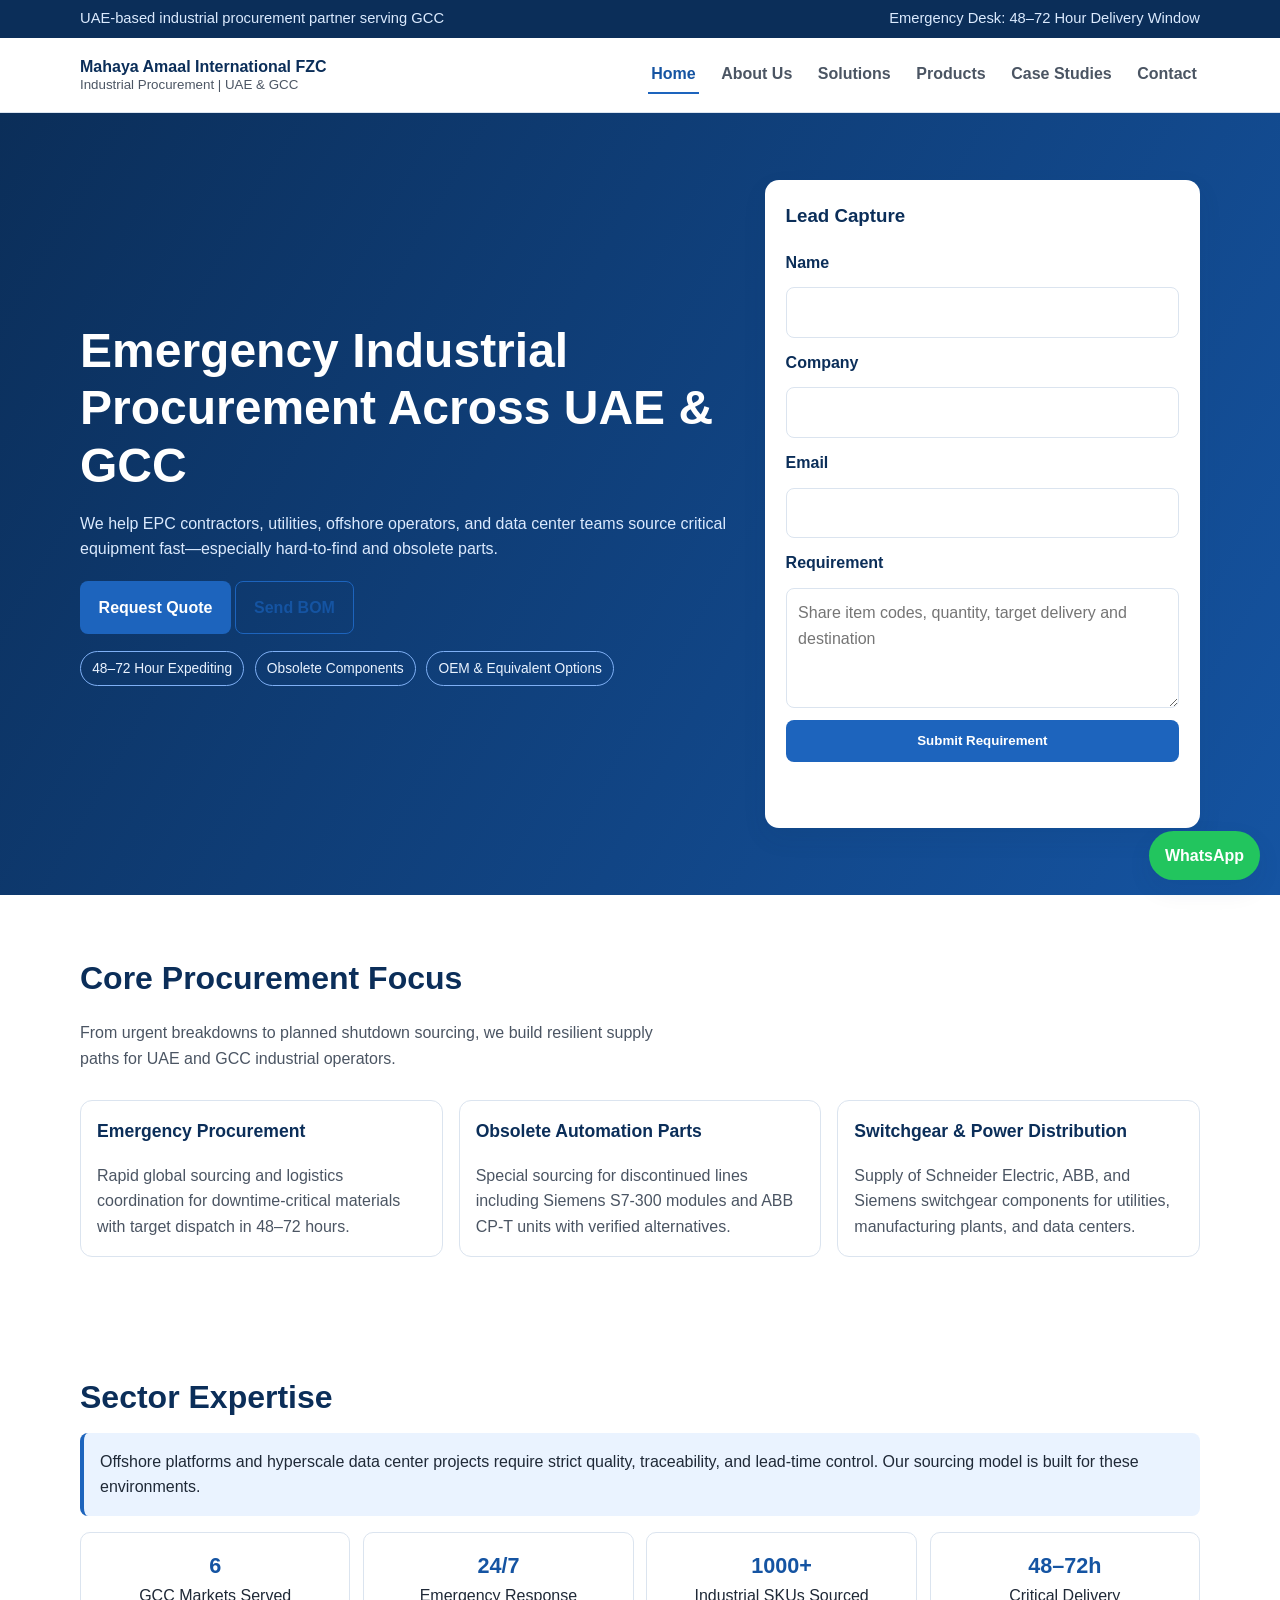
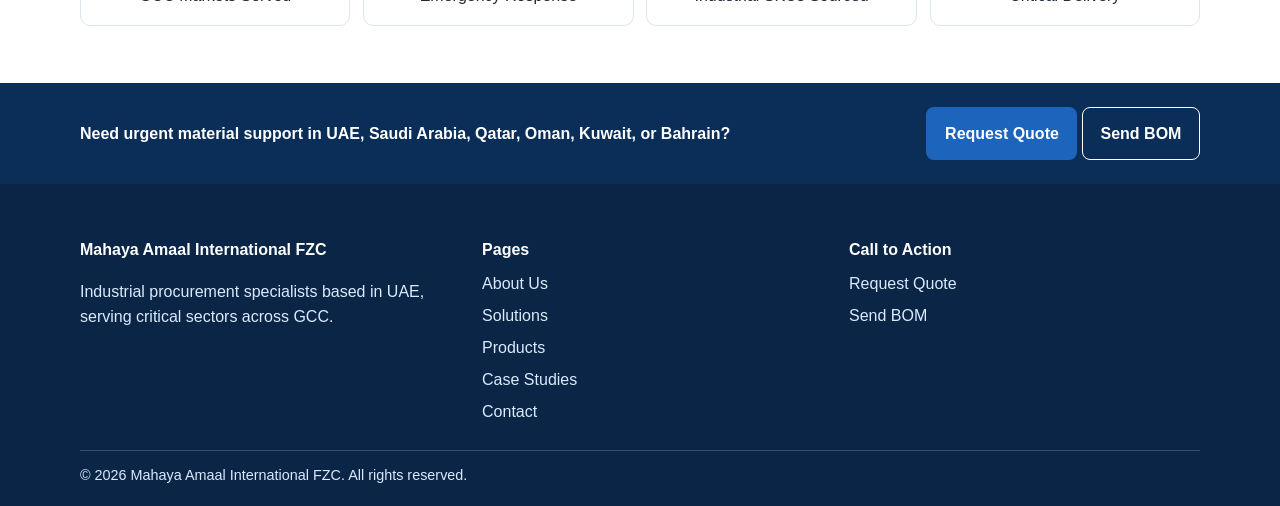
==== commit 2d9fb70c: "Build complete multi-page B2B procurement website" ====
--- a/index.html
+++ b/index.html
@@ -1,1940 +1,147 @@
-<!DOCTYPE html>
+<!doctype html>
 <html lang="en">
 <head>
-    <meta charset="UTF-8">
-    <meta name="viewport" content="width=device-width, initial-scale=1.0">
-    <title>Mahaya Amaal International FZC | Complete Technical Portfolio & Contact</title>
-    <link rel="stylesheet" href="https://cdnjs.cloudflare.com/ajax/libs/font-awesome/6.4.0/css/all.min.css">
-    <link href="https://fonts.googleapis.com/css2?family=Montserrat:wght@300;400;500;600;700&family=Open+Sans:wght@300;400;500;600&display=swap" rel="stylesheet">
-    <style>
-        :root {
-            --primary: #003366;
-            --secondary: #CC0000;
-            --accent: #FF9900;
-            --light: #F5F7FA;
-            --dark: #1A1A1A;
-            --gray: #6C757D;
-            --success: #059669;
-            --warning: #EA580C;
-            --info: #0891B2;
-            --whatsapp: #25D366;
-            --transition: all 0.3s ease;
-            
-            /* Brand Colors */
-            --schneider: #6ABE45;
-            --siemens: #009999;
-            --abb: #ED1C24;
-            --eaton: #FF671B;
-            --mitsubishi: #E60012;
-            --rockwell: #0068B5;
-        }
-        
-        * {
-            margin: 0;
-            padding: 0;
-            box-sizing: border-box;
-        }
-        
-        body {
-            font-family: 'Open Sans', sans-serif;
-            line-height: 1.6;
-            color: #333;
-            background: linear-gradient(135deg, #f8fafc 0%, #f1f5f9 100%);
-            overflow-x: hidden;
-        }
-        
-        h1, h2, h3, h4, h5 {
-            font-family: 'Montserrat', sans-serif;
-            font-weight: 600;
-            margin-bottom: 1rem;
-            color: var(--primary);
-        }
-        
-        .container {
-            width: 100%;
-            max-width: 1400px;
-            margin: 0 auto;
-            padding: 0 20px;
-        }
-        
-        /* Header */
-        .main-header {
-            background: linear-gradient(135deg, var(--primary) 0%, #002244 100%);
-            color: white;
-            padding: 60px 0 40px;
-            text-align: center;
-            position: relative;
-            overflow: hidden;
-        }
-        
-        .main-header::before {
-            content: '';
-            position: absolute;
-            top: 0;
-            left: 0;
-            right: 0;
-            bottom: 0;
-            background: url('https://images.unsplash.com/photo-1560472354-b33ff0c44a43?ixlib=rb-4.0.3&auto=format&fit=crop&w=1600&q=80');
-            background-size: cover;
-            background-position: center;
-            opacity: 0.1;
-            z-index: 0;
-        }
-        
-        .main-header > .container {
-            position: relative;
-            z-index: 1;
-        }
-        
-        .company-name {
-            font-size: 3.5rem;
-            font-weight: 700;
-            margin-bottom: 10px;
-            background: linear-gradient(90deg, #FFFFFF 0%, #CCCCCC 100%);
-            -webkit-background-clip: text;
-            -webkit-text-fill-color: transparent;
-            text-shadow: 0 2px 4px rgba(0,0,0,0.2);
-        }
-        
-        .tagline {
-            font-size: 1.3rem;
-            color: #CCCCCC;
-            margin-bottom: 25px;
-            font-weight: 300;
-        }
-        
-        .specialization-badges {
-            display: flex;
-            justify-content: center;
-            gap: 20px;
-            margin: 30px 0;
-            flex-wrap: wrap;
-        }
-        
-        .badge {
-            background: rgba(255, 255, 255, 0.1);
-            backdrop-filter: blur(10px);
-            border: 1px solid rgba(255, 255, 255, 0.2);
-            padding: 12px 25px;
-            border-radius: 50px;
-            font-weight: 600;
-            display: flex;
-            align-items: center;
-            gap: 10px;
-            transition: var(--transition);
-        }
-        
-        .badge:hover {
-            transform: translateY(-3px);
-            background: rgba(255, 255, 255, 0.2);
-            box-shadow: 0 5px 15px rgba(0,0,0,0.2);
-        }
-        
-        .badge.schneider {
-            border-color: var(--schneider);
-            color: #d9ffc9;
-        }
-        
-        .badge.siemens {
-            border-color: var(--siemens);
-            color: #ccf5f5;
-        }
-        
-        .badge.abb {
-            border-color: var(--abb);
-            color: #ffd1d1;
-        }
-        
-        .badge.eaton {
-            border-color: var(--eaton);
-            color: #ffe8d1;
-        }
-        
-        .badge.mitsubishi {
-            border-color: var(--mitsubishi);
-            color: #ffd1d1;
-        }
-        
-        .badge.rockwell {
-            border-color: var(--rockwell);
-            color: #d1e3ff;
-        }
-        
-        /* Navigation */
-        .main-nav {
-            background: linear-gradient(135deg, var(--primary) 0%, #002244 100%);
-            color: white;
-            padding: 15px 0;
-            position: sticky;
-            width: 100%;
-            top: 0;
-            z-index: 1000;
-            box-shadow: 0 4px 12px rgba(0, 0, 0, 0.1);
-            border-bottom: 3px solid var(--accent);
-        }
-        
-        .nav-container {
-            display: flex;
-            justify-content: space-between;
-            align-items: center;
-        }
-        
-        .logo {
-            font-family: 'Montserrat', sans-serif;
-            font-weight: 700;
-            font-size: 1.8rem;
-            color: white;
-        }
-        
-        .logo span {
-            color: var(--accent);
-        }
-        
-        nav ul {
-            display: flex;
-            list-style: none;
-        }
-        
-        nav ul li {
-            margin-left: 30px;
-        }
-        
-        nav ul li a {
-            color: white;
-            text-decoration: none;
-            font-weight: 500;
-            font-size: 1rem;
-            transition: var(--transition);
-            padding: 5px 0;
-            position: relative;
-        }
-        
-        nav ul li a:hover {
-            color: var(--accent);
-        }
-        
-        /* Emergency Banner */
-        .emergency-banner {
-            background: linear-gradient(90deg, var(--secondary) 0%, #ff3333 100%);
-            color: white;
-            padding: 15px 0;
-            text-align: center;
-            position: relative;
-            overflow: hidden;
-        }
-        
-        .emergency-banner::before {
-            content: '';
-            position: absolute;
-            top: 0;
-            left: 0;
-            right: 0;
-            bottom: 0;
-            background: repeating-linear-gradient(
-                45deg,
-                transparent,
-                transparent 10px,
-                rgba(255, 255, 255, 0.1) 10px,
-                rgba(255, 255, 255, 0.1) 20px
-            );
-        }
-        
-        .emergency-content {
-            position: relative;
-            z-index: 1;
-        }
-        
-        .emergency-content i {
-            margin-right: 10px;
-            animation: ring 2s infinite;
-        }
-        
-        @keyframes ring {
-            0% { transform: rotate(0deg); }
-            10% { transform: rotate(15deg); }
-            20% { transform: rotate(-15deg); }
-            30% { transform: rotate(15deg); }
-            40% { transform: rotate(-15deg); }
-            50% { transform: rotate(0deg); }
-            100% { transform: rotate(0deg); }
-        }
-        
-        /* Strategic Positioning */
-        .strategic-section {
-            background: linear-gradient(135deg, #FFFFFF 0%, #F8FAFC 100%);
-            padding: 80px 0;
-            border-bottom: 1px solid #E5E7EB;
-        }
-        
-        .section-title {
-            text-align: center;
-            margin-bottom: 50px;
-            position: relative;
-        }
-        
-        .section-title h2 {
-            font-size: 2.8rem;
-            display: inline-block;
-            padding-bottom: 15px;
-            position: relative;
-        }
-        
-        .section-title h2::after {
-            content: '';
-            position: absolute;
-            width: 100px;
-            height: 4px;
-            background: linear-gradient(90deg, var(--secondary), var(--accent));
-            bottom: 0;
-            left: 50%;
-            transform: translateX(-50%);
-            border-radius: 2px;
-        }
-        
-        .section-title .subtitle {
-            font-size: 1.2rem;
-            color: var(--gray);
-            margin-top: 15px;
-            max-width: 800px;
-            margin-left: auto;
-            margin-right: auto;
-        }
-        
-        .positioning-card {
-            background: white;
-            border-radius: 12px;
-            padding: 40px;
-            box-shadow: 0 10px 30px rgba(0, 0, 0, 0.08);
-            border: 1px solid #E5E7EB;
-            position: relative;
-            overflow: hidden;
-        }
-        
-        .positioning-card::before {
-            content: '';
-            position: absolute;
-            top: 0;
-            left: 0;
-            width: 6px;
-            height: 100%;
-            background: linear-gradient(180deg, var(--primary), var(--secondary));
-        }
-        
-        .positioning-card h3 {
-            font-size: 1.8rem;
-            margin-bottom: 20px;
-            color: var(--primary);
-        }
-        
-        .positioning-card p {
-            font-size: 1.1rem;
-            line-height: 1.8;
-            color: #4B5563;
-        }
-        
-        /* Brands Section */
-        .brands-section {
-            padding: 80px 0;
-            background: white;
-        }
-        
-        .brands-tabs {
-            display: flex;
-            flex-wrap: wrap;
-            gap: 10px;
-            margin-bottom: 40px;
-            justify-content: center;
-            border-bottom: 2px solid #E5E7EB;
-            padding-bottom: 20px;
-        }
-        
-        .brand-tab {
-            padding: 12px 30px;
-            border-radius: 8px 8px 0 0;
-            font-weight: 600;
-            cursor: pointer;
-            transition: var(--transition);
-            border: 2px solid transparent;
-            background: #F3F4F6;
-            color: var(--gray);
-        }
-        
-        .brand-tab:hover {
-            background: #E5E7EB;
-            transform: translateY(-2px);
-        }
-        
-        .brand-tab.active {
-            background: white;
-            border-color: #E5E7EB #E5E7EB white #E5E7EB;
-            border-bottom: 2px solid white;
-            color: var(--primary);
-            position: relative;
-            top: 2px;
-        }
-        
-        .brand-content {
-            display: none;
-            animation: fadeIn 0.5s ease;
-        }
-        
-        .brand-content.active {
-            display: block;
-        }
-        
-        @keyframes fadeIn {
-            from { opacity: 0; transform: translateY(10px); }
-            to { opacity: 1; transform: translateY(0); }
-        }
-        
-        .brand-header {
-            display: flex;
-            align-items: center;
-            gap: 20px;
-            margin-bottom: 40px;
-            padding: 30px;
-            border-radius: 12px;
-            color: white;
-        }
-        
-        .brand-header.schneider {
-            background: linear-gradient(135deg, var(--schneider), #4a9c2f);
-        }
-        
-        .brand-header.siemens {
-            background: linear-gradient(135deg, var(--siemens), #007777);
-        }
-        
-        .brand-header.abb {
-            background: linear-gradient(135deg, var(--abb), #c4171d);
-        }
-        
-        .brand-header.eaton {
-            background: linear-gradient(135deg, var(--eaton), #cc5200);
-        }
-        
-        .brand-header.mitsubishi {
-            background: linear-gradient(135deg, var(--mitsubishi), #b3000e);
-        }
-        
-        .brand-header.rockwell {
-            background: linear-gradient(135deg, var(--rockwell), #004d8c);
-        }
-        
-        .brand-logo {
-            font-size: 3.5rem;
-            background: rgba(255, 255, 255, 0.2);
-            width: 100px;
-            height: 100px;
-            display: flex;
-            align-items: center;
-            justify-content: center;
-            border-radius: 50%;
-        }
-        
-        .brand-info h3 {
-            font-size: 2.5rem;
-            color: white;
-            margin-bottom: 10px;
-        }
-        
-        .brand-info p {
-            font-size: 1.1rem;
-            opacity: 0.9;
-            max-width: 600px;
-        }
-        
-        .categories-grid {
-            display: grid;
-            grid-template-columns: repeat(auto-fit, minmax(350px, 1fr));
-            gap: 30px;
-        }
-        
-        .category-card {
-            background: white;
-            border-radius: 12px;
-            overflow: hidden;
-            box-shadow: 0 5px 20px rgba(0, 0, 0, 0.08);
-            transition: var(--transition);
-            border: 1px solid #E5E7EB;
-        }
-        
-        .category-card:hover {
-            transform: translateY(-5px);
-            box-shadow: 0 15px 30px rgba(0, 0, 0, 0.12);
-        }
-        
-        .category-header {
-            padding: 20px;
-            color: white;
-            display: flex;
-            align-items: center;
-            gap: 15px;
-        }
-        
-        .category-header.schneider { background: linear-gradient(90deg, #6ABE45, #8CD96A); }
-        .category-header.siemens { background: linear-gradient(90deg, #009999, #00B3B3); }
-        .category-header.abb { background: linear-gradient(90deg, #ED1C24, #FF4D52); }
-        .category-header.eaton { background: linear-gradient(90deg, #FF671B, #FF8B4D); }
-        .category-header.mitsubishi { background: linear-gradient(90deg, #E60012, #FF3340); }
-        .category-header.rockwell { background: linear-gradient(90deg, #0068B5, #0085E0); }
-        
-        .category-icon {
-            font-size: 1.8rem;
-        }
-        
-        .category-content {
-            padding: 25px;
-        }
-        
-        .subcategory {
-            margin-bottom: 25px;
-        }
-        
-        .subcategory:last-child {
-            margin-bottom: 0;
-        }
-        
-        .subcategory h5 {
-            font-size: 1.1rem;
-            color: var(--primary);
-            padding-bottom: 10px;
-            border-bottom: 2px solid #E5E7EB;
-            margin-bottom: 15px;
-            display: flex;
-            align-items: center;
-            gap: 10px;
-        }
-        
-        .subcategory h5 i {
-            color: var(--accent);
-        }
-        
-        .product-list {
-            list-style: none;
-        }
-        
-        .product-list li {
-            padding: 8px 0;
-            border-bottom: 1px solid #F3F4F6;
-            display: flex;
-            align-items: center;
-            gap: 10px;
-        }
-        
-        .product-list li:last-child {
-            border-bottom: none;
-        }
-        
-        .product-list li i {
-            color: var(--success);
-            font-size: 0.8rem;
-        }
-        
-        .priority-tag {
-            display: inline-block;
-            padding: 3px 10px;
-            border-radius: 4px;
-            font-size: 0.75rem;
-            font-weight: 600;
-            margin-left: 10px;
-        }
-        
-        .priority-tag.critical {
-            background: rgba(220, 38, 38, 0.1);
-            color: #DC2626;
-            border: 1px solid rgba(220, 38, 38, 0.3);
-        }
-        
-        .priority-tag.high {
-            background: rgba(245, 158, 11, 0.1);
-            color: #F59E0B;
-            border: 1px solid rgba(245, 158, 11, 0.3);
-        }
-        
-        .priority-tag.medium {
-            background: rgba(59, 130, 246, 0.1);
-            color: #3B82F6;
-            border: 1px solid rgba(59, 130, 246, 0.3);
-        }
-        
-        /* High-Growth Categories */
-        .growth-section {
-            padding: 80px 0;
-            background: linear-gradient(135deg, #F8FAFC 0%, #F1F5F9 100%);
-            border-top: 1px solid #E5E7EB;
-            border-bottom: 1px solid #E5E7EB;
-        }
-        
-        .growth-cards {
-            display: grid;
-            grid-template-columns: repeat(auto-fit, minmax(350px, 1fr));
-            gap: 30px;
-        }
-        
-        .growth-card {
-            background: white;
-            border-radius: 12px;
-            overflow: hidden;
-            box-shadow: 0 10px 30px rgba(0, 0, 0, 0.08);
-            transition: var(--transition);
-            border: 1px solid #E5E7EB;
-        }
-        
-        .growth-card:hover {
-            transform: translateY(-5px);
-            box-shadow: 0 15px 35px rgba(0, 0, 0, 0.12);
-        }
-        
-        .growth-header {
-            padding: 25px;
-            color: white;
-            position: relative;
-            overflow: hidden;
-        }
-        
-        .growth-header::before {
-            content: '';
-            position: absolute;
-            top: 0;
-            left: 0;
-            right: 0;
-            bottom: 0;
-            background: rgba(0, 0, 0, 0.1);
-        }
-        
-        .growth-header > * {
-            position: relative;
-            z-index: 1;
-        }
-        
-        .growth-icon {
-            font-size: 2.5rem;
-            margin-bottom: 15px;
-        }
-        
-        .growth-stats {
-            background: rgba(255, 255, 255, 0.2);
-            padding: 8px 15px;
-            border-radius: 20px;
-            font-size: 0.9rem;
-            display: inline-block;
-            margin-top: 10px;
-            font-weight: 600;
-        }
-        
-        .growth-content {
-            padding: 25px;
-        }
-        
-        /* Market Intelligence */
-        .intelligence-section {
-            padding: 80px 0;
-            background: white;
-        }
-        
-        .intelligence-grid {
-            display: grid;
-            grid-template-columns: repeat(auto-fit, minmax(300px, 1fr));
-            gap: 30px;
-        }
-        
-        .intelligence-card {
-            background: linear-gradient(135deg, #FFFFFF 0%, #F8FAFC 100%);
-            border-radius: 12px;
-            padding: 30px;
-            border: 1px solid #E5E7EB;
-            box-shadow: 0 5px 15px rgba(0, 0, 0, 0.05);
-        }
-        
-        .intelligence-card h3 {
-            font-size: 1.5rem;
-            margin-bottom: 20px;
-            padding-bottom: 15px;
-            border-bottom: 2px solid #E5E7EB;
-        }
-        
-        /* Contact Section */
-        .contact-section {
-            padding: 100px 0;
-            background: linear-gradient(135deg, var(--primary) 0%, #002244 100%);
-            color: white;
-        }
-        
-        .contact-section .section-title h2 {
-            color: white;
-        }
-        
-        .contact-section .section-title h2::after {
-            background: linear-gradient(90deg, var(--accent), #FFCC00);
-        }
-        
-        .contact-grid {
-            display: grid;
-            grid-template-columns: repeat(auto-fit, minmax(300px, 1fr));
-            gap: 40px;
-        }
-        
-        .contact-card {
-            background: rgba(255, 255, 255, 0.1);
-            backdrop-filter: blur(10px);
-            border: 1px solid rgba(255, 255, 255, 0.2);
-            border-radius: 12px;
-            padding: 40px 30px;
-            text-align: center;
-            transition: var(--transition);
-            border-top: 4px solid var(--accent);
-        }
-        
-        .contact-card:hover {
-            background: rgba(255, 255, 255, 0.15);
-            transform: translateY(-10px);
-            box-shadow: 0 15px 40px rgba(0, 0, 0, 0.2);
-        }
-        
-        .contact-icon {
-            font-size: 2.5rem;
-            color: var(--accent);
-            margin-bottom: 20px;
-        }
-        
-        .contact-info h3 {
-            font-size: 1.5rem;
-            margin-bottom: 15px;
-            color: white;
-        }
-        
-        .contact-info p {
-            color: #CCCCCC;
-            margin-bottom: 20px;
-        }
-        
-        .contact-link {
-            display: inline-block;
-            color: var(--accent);
-            text-decoration: none;
-            font-weight: 600;
-            font-size: 1.1rem;
-            transition: var(--transition);
-        }
-        
-        .contact-link:hover {
-            color: white;
-        }
-        
-        /* Why Choose Us */
-        .why-section {
-            padding: 80px 0;
-            background: linear-gradient(135deg, #FFFFFF 0%, #F8FAFC 100%);
-        }
-        
-        .why-grid {
-            display: grid;
-            grid-template-columns: repeat(auto-fit, minmax(300px, 1fr));
-            gap: 30px;
-        }
-        
-        .why-card {
-            background: white;
-            border-radius: 12px;
-            padding: 30px;
-            box-shadow: 0 5px 15px rgba(0, 0, 0, 0.05);
-            border: 1px solid #E5E7EB;
-            transition: var(--transition);
-            border-top: 4px solid var(--primary);
-        }
-        
-        .why-card:hover {
-            transform: translateY(-5px);
-            box-shadow: 0 15px 30px rgba(0, 0, 0, 0.1);
-        }
-        
-        .why-icon {
-            font-size: 2.5rem;
-            margin-bottom: 20px;
-            color: var(--accent);
-        }
-        
-        /* WhatsApp Button */
-        .whatsapp-float {
-            position: fixed;
-            width: 60px;
-            height: 60px;
-            bottom: 40px;
-            right: 40px;
-            background-color: var(--whatsapp);
-            color: #FFF;
-            border-radius: 50px;
-            text-align: center;
-            font-size: 30px;
-            box-shadow: 2px 2px 3px rgba(0, 0, 0, 0.2);
-            z-index: 100;
-            display: flex;
-            align-items: center;
-            justify-content: center;
-            transition: var(--transition);
-            animation: pulse 2s infinite;
-        }
-        
-        @keyframes pulse {
-            0% { box-shadow: 0 0 0 0 rgba(37, 211, 102, 0.7); }
-            70% { box-shadow: 0 0 0 10px rgba(37, 211, 102, 0); }
-            100% { box-shadow: 0 0 0 0 rgba(37, 211, 102, 0); }
-        }
-        
-        .whatsapp-float:hover {
-            background-color: #128C7E;
-            transform: scale(1.1);
-        }
-        
-        .whatsapp-text {
-            position: fixed;
-            bottom: 105px;
-            right: 40px;
-            background: var(--whatsapp);
-            color: white;
-            padding: 8px 15px;
-            border-radius: 5px;
-            font-weight: 600;
-            font-size: 0.9rem;
-            z-index: 99;
-            opacity: 0;
-            transition: opacity 0.3s;
-            white-space: nowrap;
-        }
-        
-        .whatsapp-float:hover + .whatsapp-text {
-            opacity: 1;
-        }
-        
-        /* Footer */
-        footer {
-            background: var(--dark);
-            color: white;
-            padding: 70px 0 30px;
-        }
-        
-        .footer-grid {
-            display: grid;
-            grid-template-columns: repeat(auto-fit, minmax(250px, 1fr));
-            gap: 40px;
-            margin-bottom: 50px;
-        }
-        
-        .footer-logo {
-            font-family: 'Montserrat', sans-serif;
-            font-weight: 700;
-            font-size: 2rem;
-            color: white;
-            margin-bottom: 20px;
-        }
-        
-        .footer-logo span {
-            color: var(--accent);
-        }
-        
-        .contact-info p {
-            margin-bottom: 15px;
-            display: flex;
-            align-items: center;
-        }
-        
-        .contact-info i {
-            margin-right: 10px;
-            color: var(--accent);
-            width: 20px;
-        }
-        
-        .footer-bottom {
-            text-align: center;
-            padding-top: 30px;
-            border-top: 1px solid rgba(255, 255, 255, 0.1);
-            font-size: 0.9rem;
-            color: rgba(255, 255, 255, 0.7);
-        }
-        
-        /* Responsive */
-        @media (max-width: 1200px) {
-            .company-name {
-                font-size: 3rem;
-            }
-        }
-        
-        @media (max-width: 992px) {
-            .company-name {
-                font-size: 2.5rem;
-            }
-            
-            .section-title h2 {
-                font-size: 2.2rem;
-            }
-            
-            .categories-grid,
-            .growth-cards,
-            .contact-grid,
-            .why-grid {
-                grid-template-columns: 1fr;
-            }
-            
-            .brands-tabs {
-                overflow-x: auto;
-                flex-wrap: nowrap;
-                justify-content: flex-start;
-            }
-            
-            .brand-tab {
-                white-space: nowrap;
-            }
-            
-            .nav-container {
-                flex-direction: column;
-                text-align: center;
-            }
-            
-            nav ul {
-                margin-top: 20px;
-                flex-wrap: wrap;
-                justify-content: center;
-            }
-            
-            nav ul li {
-                margin: 5px 15px;
-            }
-        }
-        
-        @media (max-width: 768px) {
-            .main-header {
-                padding: 100px 0 30px;
-            }
-            
-            .company-name {
-                font-size: 2.2rem;
-            }
-            
-            .tagline {
-                font-size: 1.1rem;
-            }
-            
-            .specialization-badges {
-                flex-direction: column;
-                align-items: center;
-            }
-            
-            .brand-header {
-                flex-direction: column;
-                text-align: center;
-            }
-            
-            .strategic-section,
-            .brands-section,
-            .growth-section,
-            .intelligence-section,
-            .why-section,
-            .contact-section {
-                padding: 60px 0;
-            }
-            
-            .whatsapp-float {
-                width: 50px;
-                height: 50px;
-                bottom: 20px;
-                right: 20px;
-                font-size: 25px;
-            }
-            
-            .whatsapp-text {
-                bottom: 75px;
-                right: 20px;
-            }
-        }
-        
-        @media (max-width: 576px) {
-            .container {
-                padding: 0 15px;
-            }
-            
-            .company-name {
-                font-size: 1.8rem;
-            }
-            
-            .section-title h2 {
-                font-size: 1.8rem;
-            }
-            
-            .positioning-card,
-            .category-card,
-            .growth-card,
-            .intelligence-card,
-            .contact-card,
-            .why-card {
-                padding: 25px 20px;
-            }
-            
-            .brand-info h3 {
-                font-size: 2rem;
-            }
-            
-            .emergency-banner {
-                padding: 10px 0;
-                font-size: 0.9rem;
-            }
-        }
-    </style>
+  <meta charset="utf-8">
+  <meta name="viewport" content="width=device-width, initial-scale=1">
+  <title>Mahaya Amaal International FZC | Industrial Procurement UAE & GCC</title>
+  <meta name="description" content="Mahaya Amaal International FZC delivers emergency industrial procurement in UAE and GCC with 48–72 hour delivery for critical MRO, switchgear, and obsolete automation components.">
+  <meta name="keywords" content="industrial procurement UAE, GCC emergency sourcing, obsolete Siemens S7-300, ABB CP-T supplier UAE, switchgear procurement Dubai, offshore procurement GCC, data center electrical supply UAE">
+  <link rel="canonical" href="https://mahayamaal.com/">
+  <link rel="stylesheet" href="styles.css">
+  <script type="application/ld+json">
+  {
+    "@context":"https://schema.org",
+    "@type":"Organization",
+    "name":"Mahaya Amaal International FZC",
+    "url":"https://mahayamaal.com",
+    "address":{"@type":"PostalAddress","addressCountry":"AE"},
+    "areaServed":["UAE","Saudi Arabia","Qatar","Oman","Kuwait","Bahrain"],
+    "description":"B2B industrial procurement and sourcing partner for UAE and GCC sectors."
+  }
+  </script>
 </head>
 <body>
-    <!-- Navigation -->
-    <nav class="main-nav">
-        <div class="container nav-container">
-            <div class="logo">Mahaya Amaal <span>International FZC</span></div>
-            <nav>
-                <ul>
-                    <li><a href="#home">Home</a></li>
-                    <li><a href="#strategic">Strategic Positioning</a></li>
-                    <li><a href="#brands">Brands Portfolio</a></li>
-                    <li><a href="#growth">Growth Categories</a></li>
-                    <li><a href="#contact">Contact</a></li>
-                </ul>
-            </nav>
+  <div class="top-bar">
+    <div class="container">
+      <span>UAE-based industrial procurement partner serving GCC</span>
+      <span>Emergency Desk: 48–72 Hour Delivery Window</span>
+    </div>
+  </div>
+  <header class="site-header">
+    <div class="container nav-wrap">
+      <a class="brand" href="index.html">Mahaya Amaal International FZC<small>Industrial Procurement | UAE & GCC</small></a>
+      <button class="menu-toggle" data-menu-toggle aria-label="Toggle Menu">☰</button>
+      <nav class="nav-links" data-nav-links>
+        <a class="active" href="index.html">Home</a>
+        <a href="about.html">About Us</a>
+        <a href="solutions.html">Solutions</a>
+        <a href="products.html">Products</a>
+        <a href="case-studies.html">Case Studies</a>
+        <a href="contact.html">Contact</a>
+      </nav>
+    </div>
+  </header>
+
+  <section class="hero">
+    <div class="container hero-grid">
+      <div>
+        <h1>Emergency Industrial Procurement Across UAE & GCC</h1>
+        <p>We help EPC contractors, utilities, offshore operators, and data center teams source critical equipment fast—especially hard-to-find and obsolete parts.</p>
+        <div>
+          <a class="btn btn-primary" href="contact.html">Request Quote</a>
+          <a class="btn btn-outline" href="contact.html#lead-form">Send BOM</a>
         </div>
-    </nav>
+        <div class="badges">
+          <span class="badge">48–72 Hour Expediting</span>
+          <span class="badge">Obsolete Components</span>
+          <span class="badge">OEM & Equivalent Options</span>
+        </div>
+      </div>
+      <aside class="panel">
+        <h3>Lead Capture</h3>
+        <form data-lead-form>
+          <label for="name">Name</label>
+          <input id="name" name="name" required>
+          <label for="company">Company</label>
+          <input id="company" name="company" required>
+          <label for="email">Email</label>
+          <input id="email" name="email" type="email" required>
+          <label for="requirement">Requirement</label>
+          <textarea id="requirement" name="requirement" placeholder="Share item codes, quantity, target delivery and destination"></textarea>
+          <button class="btn btn-primary" type="submit">Submit Requirement</button>
+          <p class="form-note" data-form-status></p>
+        </form>
+      </aside>
+    </div>
+  </section>
 
-    <!-- Emergency Banner -->
-    <div class="emergency-banner">
-        <div class="container">
-            <div class="emergency-content">
-                <i class="fas fa-phone-alt"></i>
-                <strong>EMERGENCY PROCUREMENT HOTLINE:</strong> +971 58 546 3566 (24/7 Support)
-            </div>
-        </div>
+  <section class="section">
+    <div class="container">
+      <h2>Core Procurement Focus</h2>
+      <p class="lead">From urgent breakdowns to planned shutdown sourcing, we build resilient supply paths for UAE and GCC industrial operators.</p>
+      <div class="grid-3">
+        <article class="card">
+          <h3>Emergency Procurement</h3>
+          <p>Rapid global sourcing and logistics coordination for downtime-critical materials with target dispatch in 48–72 hours.</p>
+        </article>
+        <article class="card">
+          <h3>Obsolete Automation Parts</h3>
+          <p>Special sourcing for discontinued lines including Siemens S7-300 modules and ABB CP-T units with verified alternatives.</p>
+        </article>
+        <article class="card">
+          <h3>Switchgear & Power Distribution</h3>
+          <p>Supply of Schneider Electric, ABB, and Siemens switchgear components for utilities, manufacturing plants, and data centers.</p>
+        </article>
+      </div>
     </div>
+  </section>
 
-    <!-- Main Header -->
-    <header class="main-header" id="home">
-        <div class="container">
-            <h1 class="company-name">Mahaya Amaal International FZC</h1>
-            <p class="tagline">Complete Technical Portfolio 2025-2026</p>
-            <p style="font-size: 1.2rem; max-width: 800px; margin: 0 auto 30px; color: #CCCCCC;">GCC's Premier Technical Procurement Solution for Vision 2030 Mega-Projects</p>
-            
-            <div class="specialization-badges">
-                <div class="badge schneider">
-                    <i class="fas fa-bolt"></i>
-                    <span>Schneider Electric</span>
-                </div>
-                <div class="badge siemens">
-                    <i class="fas fa-cogs"></i>
-                    <span>Siemens</span>
-                </div>
-                <div class="badge abb">
-                    <i class="fas fa-industry"></i>
-                    <span>ABB</span>
-                </div>
-                <div class="badge eaton">
-                    <i class="fas fa-power-off"></i>
-                    <span>Eaton</span>
-                </div>
-                <div class="badge mitsubishi">
-                    <i class="fas fa-microchip"></i>
-                    <span>Mitsubishi Electric</span>
-                </div>
-                <div class="badge rockwell">
-                    <i class="fas fa-shield-alt"></i>
-                    <span>Rockwell Automation</span>
-                </div>
-            </div>
-        </div>
-    </header>
+  <section class="section">
+    <div class="container">
+      <h2>Sector Expertise</h2>
+      <div class="highlight">Offshore platforms and hyperscale data center projects require strict quality, traceability, and lead-time control. Our sourcing model is built for these environments.</div>
+      <div class="stats" style="margin-top:1rem;">
+        <div class="stat"><strong>6</strong>GCC Markets Served</div>
+        <div class="stat"><strong>24/7</strong>Emergency Response</div>
+        <div class="stat"><strong>1000+</strong>Industrial SKUs Sourced</div>
+        <div class="stat"><strong>48–72h</strong>Critical Delivery</div>
+      </div>
+    </div>
+  </section>
 
-    <!-- Strategic Positioning -->
-    <section class="strategic-section" id="strategic">
-        <div class="container">
-            <div class="section-title">
-                <h2>Strategic Positioning</h2>
-                <p class="subtitle">Bridging the Supply Gap for Vision 2030 Mega-Projects</p>
-            </div>
-            
-            <div class="positioning-card">
-                <h3>Your Strategic Procurement Partner</h3>
-                <p>We specialize in securing high-demand, long-lead items from <strong>Schneider, Siemens, ABB, and emerging technology leaders</strong> when the market faces critical shortages. From legacy retrofits to urgent grid compliance, smart metering infrastructure to renewable energy systems, Mahaya Amaal International FZC delivers comprehensive solutions tailored to the unique demands of Saudi Arabia's Vision 2030 projects.</p>
-                <p style="margin-top: 20px;">Our global supply chain network and deep technical expertise enable us to provide rapid, compliant procurement solutions that keep your projects on schedule and within budget, even in the most challenging market conditions.</p>
-            </div>
-        </div>
-    </section>
+  <section class="cta-band">
+    <div class="container">
+      <div>
+        <strong>Need urgent material support in UAE, Saudi Arabia, Qatar, Oman, Kuwait, or Bahrain?</strong>
+      </div>
+      <div>
+        <a class="btn btn-primary" href="contact.html">Request Quote</a>
+        <a class="btn btn-outline" href="contact.html#lead-form" style="color:#fff;border-color:#fff;">Send BOM</a>
+      </div>
+    </div>
+  </section>
 
-    <!-- Brands Portfolio -->
-    <section class="brands-section" id="brands">
-        <div class="container">
-            <div class="section-title">
-                <h2>Complete Brand Portfolio</h2>
-                <p class="subtitle">Comprehensive Solutions from Industry Leaders</p>
-            </div>
-            
-            <!-- Brand Tabs -->
-            <div class="brands-tabs" id="brandTabs">
-                <div class="brand-tab active" data-brand="schneider">Schneider Electric</div>
-                <div class="brand-tab" data-brand="siemens">Siemens</div>
-                <div class="brand-tab" data-brand="abb">ABB</div>
-                <div class="brand-tab" data-brand="eaton">Eaton</div>
-                <div class="brand-tab" data-brand="mitsubishi">Mitsubishi Electric</div>
-                <div class="brand-tab" data-brand="rockwell">Rockwell Automation</div>
-            </div>
-            
-            <!-- Schneider Electric Content -->
-            <div class="brand-content active" id="schneider-content">
-                <div class="brand-header schneider">
-                    <div class="brand-logo">
-                        <i class="fas fa-bolt"></i>
-                    </div>
-                    <div class="brand-info">
-                        <h3>Schneider Electric</h3>
-                        <p>Complete LV/MV Solutions for KSA Infrastructure & Industrial Applications</p>
-                    </div>
-                </div>
-                
-                <div class="categories-grid">
-                    <!-- Power Distribution -->
-                    <div class="category-card">
-                        <div class="category-header schneider">
-                            <i class="fas fa-plug category-icon"></i>
-                            <h4>Power Distribution & Protection</h4>
-                        </div>
-                        <div class="category-content">
-                            <div class="subcategory">
-                                <h5><i class="fas fa-exclamation-triangle"></i> Circuit Breakers - Critical Shortage</h5>
-                                <ul class="product-list">
-                                    <li><i class="fas fa-check-circle"></i> Acti9 iC60N MCBs <span class="priority-tag critical">Critical</span></li>
-                                    <li><i class="fas fa-check-circle"></i> Acti9 iC60 xC60 Series <span class="priority-tag high">High</span></li>
-                                    <li><i class="fas fa-check-circle"></i> ComPact NSX MCCBs (160A, 3-Pole) <span class="priority-tag critical">Tender Rescue</span></li>
-                                    <li><i class="fas fa-check-circle"></i> EasyPact CVS (250A 4-Pole) <span class="priority-tag high">Grid Rush</span></li>
-                                    <li><i class="fas fa-check-circle"></i> EasyPact EZC MCCBs <span class="priority-tag medium">Medium</span></li>
-                                    <li><i class="fas fa-check-circle"></i> MasterPact MTZ Air Circuit Breakers <span class="priority-tag high">High</span></li>
-                                </ul>
-                            </div>
-                            <div class="subcategory">
-                                <h5><i class="fas fa-shield-alt"></i> Protection & Control Systems</h5>
-                                <ul class="product-list">
-                                    <li><i class="fas fa-check-circle"></i> MiCOM Protection Relays P14N Series <span class="priority-tag high">Legacy Retrofit</span></li>
-                                    <li><i class="fas fa-check-circle"></i> Prisma SeT Panel Systems</li>
-                                    <li><i class="fas fa-check-circle"></i> PowerLogic Energy Meters</li>
-                                    <li><i class="fas fa-check-circle"></i> EcoStruxure Energy Management Platform</li>
-                                </ul>
-                            </div>
-                        </div>
-                    </div>
-                    
-                    <!-- Industrial Automation -->
-                    <div class="category-card">
-                        <div class="category-header schneider">
-                            <i class="fas fa-industry category-icon"></i>
-                            <h4>Industrial Automation & Control</h4>
-                        </div>
-                        <div class="category-content">
-                            <div class="subcategory">
-                                <h5><i class="fas fa-cogs"></i> Contactors & Overloads</h5>
-                                <ul class="product-list">
-                                    <li><i class="fas fa-check-circle"></i> TeSys Deca Series Contactors</li>
-                                    <li><i class="fas fa-check-circle"></i> TeSys Giga Series Heavy-Duty Contactors</li>
-                                </ul>
-                            </div>
-                            <div class="subcategory">
-                                <h5><i class="fas fa-tachometer-alt"></i> Variable Speed Drives</h5>
-                                <ul class="product-list">
-                                    <li><i class="fas fa-check-circle"></i> Altivar Process ATV600/900 Series</li>
-                                    <li><i class="fas fa-check-circle"></i> Altivar Machine ATV320 <span class="priority-tag medium">Bundle Opportunity</span></li>
-                                </ul>
-                            </div>
-                            <div class="subcategory">
-                                <h5><i class="fas fa-microchip"></i> Programmable Controllers</h5>
-                                <ul class="product-list">
-                                    <li><i class="fas fa-check-circle"></i> Modicon M580 PLCs</li>
-                                    <li><i class="fas fa-check-circle"></i> Modicon M340 PLCs</li>
-                                    <li><i class="fas fa-check-circle"></i> Modicon Quantum Legacy Systems</li>
-                                </ul>
-                            </div>
-                        </div>
-                    </div>
-                    
-                    <!-- Smart Grid & Metering -->
-                    <div class="category-card">
-                        <div class="category-header schneider">
-                            <i class="fas fa-chart-line category-icon"></i>
-                            <h4>Smart Grid & Metering</h4>
-                        </div>
-                        <div class="category-content">
-                            <div class="subcategory">
-                                <h5><i class="fas fa-chart-bar"></i> Energy Management</h5>
-                                <ul class="product-list">
-                                    <li><i class="fas fa-check-circle"></i> PowerLogic PM8000 Series Power Meters</li>
-                                    <li><i class="fas fa-check-circle"></i> EcoStruxure Power Monitoring Expert</li>
-                                    <li><i class="fas fa-check-circle"></i> Smart Metering Solutions</li>
-                                </ul>
-                            </div>
-                            <div class="subcategory">
-                                <h5><i class="fas fa-car-battery"></i> EV Charging Infrastructure</h5>
-                                <ul class="product-list">
-                                    <li><i class="fas fa-check-circle"></i> EVlink AC Charging Stations</li>
-                                    <li><i class="fas fa-check-circle"></i> EVlink DC Fast Chargers</li>
-                                    <li><i class="fas fa-check-circle"></i> EV Infrastructure Management Systems</li>
-                                </ul>
-                            </div>
-                            <div class="subcategory">
-                                <h5><i class="fas fa-bars"></i> Cable Management Systems</h5>
-                                <ul class="product-list">
-                                    <li><i class="fas fa-check-circle"></i> Canalis Busbar Trunking Systems</li>
-                                    <li><i class="fas fa-check-circle"></i> Cable Management Solutions</li>
-                                </ul>
-                            </div>
-                        </div>
-                    </div>
-                </div>
-            </div>
-            
-            <!-- Siemens Content -->
-            <div class="brand-content" id="siemens-content">
-                <div class="brand-header siemens">
-                    <div class="brand-logo">
-                        <i class="fas fa-cogs"></i>
-                    </div>
-                    <div class="brand-info">
-                        <h3>Siemens</h3>
-                        <p>Building Automation & Industrial Control Systems for Critical Infrastructure</p>
-                    </div>
-                </div>
-                
-                <div class="categories-grid">
-                    <!-- Building Automation -->
-                    <div class="category-card">
-                        <div class="category-header siemens">
-                            <i class="fas fa-building category-icon"></i>
-                            <h4>Building Automation - Critical Shortage</h4>
-                        </div>
-                        <div class="category-content">
-                            <div class="subcategory">
-                                <h5><i class="fas fa-server"></i> BMS I/O Modules - Market Bottleneck</h5>
-                                <ul class="product-list">
-                                    <li><i class="fas fa-check-circle"></i> Desigo TXM1.8U I/O Modules <span class="priority-tag critical">Critical Item</span></li>
-                                    <li><i class="fas fa-check-circle"></i> Desigo TXM Series Complete Range</li>
-                                    <li><i class="fas fa-check-circle"></i> Building Management Controllers</li>
-                                </ul>
-                            </div>
-                        </div>
-                    </div>
-                    
-                    <!-- Industrial Automation -->
-                    <div class="category-card">
-                        <div class="category-header siemens">
-                            <i class="fas fa-industry category-icon"></i>
-                            <h4>Industrial Automation</h4>
-                        </div>
-                        <div class="category-content">
-                            <div class="subcategory">
-                                <h5><i class="fas fa-microchip"></i> Programmable Logic Controllers</h5>
-                                <ul class="product-list">
-                                    <li><i class="fas fa-check-circle"></i> SIMATIC S7-1200 Series PLCs</li>
-                                    <li><i class="fas fa-check-circle"></i> SIMATIC S7-1500 Series PLCs</li>
-                                    <li><i class="fas fa-check-circle"></i> SIMATIC S7-300/400 Legacy Support <span class="priority-tag high">Refinery Support</span></li>
-                                </ul>
-                            </div>
-                            <div class="subcategory">
-                                <h5><i class="fas fa-desktop"></i> Human Machine Interface</h5>
-                                <ul class="product-list">
-                                    <li><i class="fas fa-check-circle"></i> SIMATIC HMI Comfort Panels</li>
-                                    <li><i class="fas fa-check-circle"></i> SIMATIC HMI Basic Panels</li>
-                                    <li><i class="fas fa-check-circle"></i> SIMATIC Mobile Panels</li>
-                                </ul>
-                            </div>
-                            <div class="subcategory">
-                                <h5><i class="fas fa-cogs"></i> Motor Control & Drives</h5>
-                                <ul class="product-list">
-                                    <li><i class="fas fa-check-circle"></i> SINAMICS G120/G150 Drives</li>
-                                    <li><i class="fas fa-check-circle"></i> 3RT/3RV Contactors & Starters</li>
-                                </ul>
-                            </div>
-                        </div>
-                    </div>
-                    
-                    <!-- Power Distribution -->
-                    <div class="category-card">
-                        <div class="category-header siemens">
-                            <i class="fas fa-plug category-icon"></i>
-                            <h4>Power Distribution</h4>
-                        </div>
-                        <div class="category-content">
-                            <div class="subcategory">
-                                <h5><i class="fas fa-bolt"></i> Circuit Protection - Schneider Alternative</h5>
-                                <ul class="product-list">
-                                    <li><i class="fas fa-check-circle"></i> 3VA Molded Case Circuit Breakers <span class="priority-tag high">NSX Alternative</span></li>
-                                    <li><i class="fas fa-check-circle"></i> SENTRON 3VL Circuit Breakers</li>
-                                    <li><i class="fas fa-check-circle"></i> SENTRON PAC Power Monitoring</li>
-                                    <li><i class="fas fa-check-circle"></i> Sentron Busbar Trunking Systems</li>
-                                </ul>
-                            </div>
-                            <div class="subcategory">
-                                <h5><i class="fas fa-car-battery"></i> E-Mobility Solutions</h5>
-                                <ul class="product-list">
-                                    <li><i class="fas fa-check-circle"></i> VersiCharge AC Charging Stations</li>
-                                    <li><i class="fas fa-check-circle"></i> Sicharge UC Ultra-Fast DC Chargers</li>
-                                </ul>
-                            </div>
-                            <div class="subcategory">
-                                <h5><i class="fas fa-sitemap"></i> Medium Voltage Systems</h5>
-                                <ul class="product-list">
-                                    <li><i class="fas fa-check-circle"></i> 8DJH Compact Switchgear (13.8kV/33kV)</li>
-                                    <li><i class="fas fa-check-circle"></i> NXAir Medium Voltage Switchgear</li>
-                                </ul>
-                            </div>
-                        </div>
-                    </div>
-                </div>
-            </div>
-            
-            <!-- ABB Content -->
-            <div class="brand-content" id="abb-content">
-                <div class="brand-header abb">
-                    <div class="brand-logo">
-                        <i class="fas fa-industry"></i>
-                    </div>
-                    <div class="brand-info">
-                        <h3>ABB</h3>
-                        <p>Power & Automation Solutions for Industrial & Offshore Applications</p>
-                    </div>
-                </div>
-                
-                <div class="categories-grid">
-                    <!-- Electrification Products -->
-                    <div class="category-card">
-                        <div class="category-header abb">
-                            <i class="fas fa-plug category-icon"></i>
-                            <h4>Electrification Products - High Availability</h4>
-                        </div>
-                        <div class="category-content">
-                            <div class="subcategory">
-                                <h5><i class="fas fa-bolt"></i> Circuit Breakers - IEC Alternative</h5>
-                                <ul class="product-list">
-                                    <li><i class="fas fa-check-circle"></i> S200 Series MCBs <span class="priority-tag high">Acti9 Replacement</span></li>
-                                    <li><i class="fas fa-check-circle"></i> Tmax XT Molded Case Circuit Breakers</li>
-                                    <li><i class="fas fa-check-circle"></i> Emax 2 Air Circuit Breakers</li>
-                                    <li><i class="fas fa-check-circle"></i> System pro M compact Switchboards</li>
-                                </ul>
-                            </div>
-                        </div>
-                    </div>
-                    
-                    <!-- Grid Automation -->
-                    <div class="category-card">
-                        <div class="category-header abb">
-                            <i class="fas fa-network-wired category-icon"></i>
-                            <h4>Grid Automation & Protection</h4>
-                        </div>
-                        <div class="category-content">
-                            <div class="subcategory">
-                                <h5><i class="fas fa-shield-alt"></i> Protection Relays</h5>
-                                <ul class="product-list">
-                                    <li><i class="fas fa-check-circle"></i> Relion REF615 Series <span class="priority-tag high">Grid Automation</span></li>
-                                    <li><i class="fas fa-check-circle"></i> Relion 670 Series Protection</li>
-                                    <li><i class="fas fa-check-circle"></i> Relion 650 Series IEDs</li>
-                                    <li><i class="fas fa-check-circle"></i> MNS Busbar Distribution Systems</li>
-                                </ul>
-                            </div>
-                        </div>
-                    </div>
-                    
-                    <!-- Motion Control -->
-                    <div class="category-card">
-                        <div class="category-header abb">
-                            <i class="fas fa-tachometer-alt category-icon"></i>
-                            <h4>Motion Control & Drives</h4>
-                        </div>
-                        <div class="category-content">
-                            <div class="subcategory">
-                                <h5><i class="fas fa-cogs"></i> Variable Frequency Drives</h5>
-                                <ul class="product-list">
-                                    <li><i class="fas fa-check-circle"></i> ACS380 Machinery Drives</li>
-                                    <li><i class="fas fa-check-circle"></i> ACS580 General Purpose Drives</li>
-                                    <li><i class="fas fa-check-circle"></i> ACS880 Industrial Drives</li>
-                                </ul>
-                            </div>
-                            <div class="subcategory">
-                                <h5><i class="fas fa-cogs"></i> Industrial Control</h5>
-                                <ul class="product-list">
-                                    <li><i class="fas fa-check-circle"></i> AF Contactor Series <span class="priority-tag medium">Wide Voltage Range</span></li>
-                                    <li><i class="fas fa-check-circle"></i> A-Series Contactors</li>
-                                    <li><i class="fas fa-check-circle"></i> MS Motor Starters</li>
-                                </ul>
-                            </div>
-                        </div>
-                    </div>
-                    
-                    <!-- E-Mobility & Power -->
-                    <div class="category-card">
-                        <div class="category-header abb">
-                            <i class="fas fa-car-battery category-icon"></i>
-                            <h4>E-Mobility & Power Solutions</h4>
-                        </div>
-                        <div class="category-content">
-                            <div class="subcategory">
-                                <h5><i class="fas fa-charging-station"></i> EV Charging Infrastructure</h5>
-                                <ul class="product-list">
-                                    <li><i class="fas fa-check-circle"></i> Terra DC Fast Chargers (50-360kW)</li>
-                                    <li><i class="fas fa-check-circle"></i> Terra AC Wallbox Chargers</li>
-                                    <li><i class="fas fa-check-circle"></i> Fleet Management Systems</li>
-                                </ul>
-                            </div>
-                            <div class="subcategory">
-                                <h5><i class="fas fa-battery-full"></i> Power Protection</h5>
-                                <ul class="product-list">
-                                    <li><i class="fas fa-check-circle"></i> Megaflex DPA UPS Systems</li>
-                                    <li><i class="fas fa-check-circle"></i> PowerValue UPS Series</li>
-                                </ul>
-                            </div>
-                        </div>
-                    </div>
-                </div>
-            </div>
-            
-            <!-- Eaton Content -->
-            <div class="brand-content" id="eaton-content">
-                <div class="brand-header eaton">
-                    <div class="brand-logo">
-                        <i class="fas fa-power-off"></i>
-                    </div>
-                    <div class="brand-info">
-                        <h3>Eaton</h3>
-                        <p>Power Quality & Management Solutions for Data Centers & Critical Facilities</p>
-                    </div>
-                </div>
-                
-                <div class="categories-grid">
-                    <!-- Power Quality -->
-                    <div class="category-card">
-                        <div class="category-header eaton">
-                            <i class="fas fa-bolt category-icon"></i>
-                            <h4>Power Quality & Management</h4>
-                        </div>
-                        <div class="category-content">
-                            <div class="subcategory">
-                                <h5><i class="fas fa-battery-full"></i> Uninterruptible Power Supply</h5>
-                                <ul class="product-list">
-                                    <li><i class="fas fa-check-circle"></i> 9PX Series UPS (1-3 kVA Rack Protection)</li>
-                                    <li><i class="fas fa-check-circle"></i> 9SX Series UPS (1-3 kVA Tower)</li>
-                                    <li><i class="fas fa-check-circle"></i> 93PS/PM Series (10-300 kVA)</li>
-                                    <li><i class="fas fa-check-circle"></i> 93PR Series (10-200 kVA Modular)</li>
-                                </ul>
-                            </div>
-                        </div>
-                    </div>
-                    
-                    <!-- Power Distribution -->
-                    <div class="category-card">
-                        <div class="category-header eaton">
-                            <i class="fas fa-sitemap category-icon"></i>
-                            <h4>Power Distribution</h4>
-                        </div>
-                        <div class="category-content">
-                            <div class="subcategory">
-                                <h5><i class="fas fa-bars"></i> Busbar & Distribution Systems</h5>
-                                <ul class="product-list">
-                                    <li><i class="fas fa-check-circle"></i> Power Xpert Busbar Trunking Systems</li>
-                                    <li><i class="fas fa-check-circle"></i> ePDU Power Distribution Units</li>
-                                    <li><i class="fas fa-check-circle"></i> Rack PDUs for Data Centers</li>
-                                </ul>
-                            </div>
-                            <div class="subcategory">
-                                <h5><i class="fas fa-shield-alt"></i> Circuit Protection</h5>
-                                <ul class="product-list">
-                                    <li><i class="fas fa-check-circle"></i> Bussmann Series Fuses <span class="priority-tag high">High Volume</span></li>
-                                    <li><i class="fas fa-check-circle"></i> Molded Case Circuit Breakers</li>
-                                    <li><i class="fas fa-check-circle"></i> Miniature Circuit Breakers</li>
-                                </ul>
-                            </div>
-                        </div>
-                    </div>
-                </div>
-            </div>
-            
-            <!-- Mitsubishi Electric Content -->
-            <div class="brand-content" id="mitsubishi-content">
-                <div class="brand-header mitsubishi">
-                    <div class="brand-logo">
-                        <i class="fas fa-microchip"></i>
-                    </div>
-                    <div class="brand-info">
-                        <h3>Mitsubishi Electric</h3>
-                        <p>Factory Automation Solutions for Mid-Tier OEM Markets</p>
-                    </div>
-                </div>
-                
-                <div class="categories-grid">
-                    <!-- Factory Automation -->
-                    <div class="category-card">
-                        <div class="category-header mitsubishi">
-                            <i class="fas fa-robot category-icon"></i>
-                            <h4>Factory Automation</h4>
-                        </div>
-                        <div class="category-content">
-                            <div class="subcategory">
-                                <h5><i class="fas fa-microchip"></i> Programmable Logic Controllers</h5>
-                                <ul class="product-list">
-                                    <li><i class="fas fa-check-circle"></i> MELSEC FX Series Compact PLCs <span class="priority-tag medium">Jubail/Dammam</span></li>
-                                    <li><i class="fas fa-check-circle"></i> MELSEC iQ-R Series Modular PLCs</li>
-                                    <li><i class="fas fa-check-circle"></i> MELSEC iQ-F Series Entry PLCs</li>
-                                </ul>
-                            </div>
-                            <div class="subcategory">
-                                <h5><i class="fas fa-tachometer-alt"></i> Variable Frequency Drives</h5>
-                                <ul class="product-list">
-                                    <li><i class="fas fa-check-circle"></i> FR-D700 Series Cost-Effective Inverters</li>
-                                    <li><i class="fas fa-check-circle"></i> FR-E800 Series Compact Inverters</li>
-                                    <li><i class="fas fa-check-circle"></i> FR-A800 Series High-Performance Drives</li>
-                                </ul>
-                            </div>
-                            <div class="subcategory">
-                                <h5><i class="fas fa-desktop"></i> Human Machine Interface</h5>
-                                <ul class="product-list">
-                                    <li><i class="fas fa-check-circle"></i> GOT2000 Series HMI Panels</li>
-                                    <li><i class="fas fa-check-circle"></i> GOT SIMPLE Series Entry HMI</li>
-                                </ul>
-                            </div>
-                        </div>
-                    </div>
-                    
-                    <!-- HVAC Solutions -->
-                    <div class="category-card">
-                        <div class="category-header mitsubishi">
-                            <i class="fas fa-snowflake category-icon"></i>
-                            <h4>HVAC Solutions</h4>
-                        </div>
-                        <div class="category-content">
-                            <div class="subcategory">
-                                <h5><i class="fas fa-thermometer-half"></i> Precision Cooling Systems</h5>
-                                <ul class="product-list">
-                                    <li><i class="fas fa-check-circle"></i> Data Center Precision Cooling Systems</li>
-                                    <li><i class="fas fa-check-circle"></i> VRF Air Conditioning Systems</li>
-                                    <li><i class="fas fa-check-circle"></i> Commercial HVAC Solutions</li>
-                                </ul>
-                            </div>
-                        </div>
-                    </div>
-                </div>
-            </div>
-            
-            <!-- Rockwell Automation Content -->
-            <div class="brand-content" id="rockwell-content">
-                <div class="brand-header rockwell">
-                    <div class="brand-logo">
-                        <i class="fas fa-shield-alt"></i>
-                    </div>
-                    <div class="brand-info">
-                        <h3>Rockwell Automation</h3>
-                        <p>Industrial Control & Safety Solutions for Oil & Gas Applications</p>
-                    </div>
-                </div>
-                
-                <div class="categories-grid">
-                    <!-- Industrial Control -->
-                    <div class="category-card">
-                        <div class="category-header rockwell">
-                            <i class="fas fa-industry category-icon"></i>
-                            <h4>Industrial Control & Safety</h4>
-                        </div>
-                        <div class="category-content">
-                            <div class="subcategory">
-                                <h5><i class="fas fa-microchip"></i> Programmable Controllers</h5>
-                                <ul class="product-list">
-                                    <li><i class="fas fa-check-circle"></i> CompactLogix Mid-Range Controllers <span class="priority-tag high">Aramco/SABIC Tier</span></li>
-                                    <li><i class="fas fa-check-circle"></i> ControlLogix High-End Controllers</li>
-                                    <li><i class="fas fa-check-circle"></i> GuardLogix Safety Controllers</li>
-                                    <li><i class="fas fa-check-circle"></i> MicroLogix Small Controllers</li>
-                                </ul>
-                            </div>
-                            <div class="subcategory">
-                                <h5><i class="fas fa-tachometer-alt"></i> Variable Speed Drives</h5>
-                                <ul class="product-list">
-                                    <li><i class="fas fa-check-circle"></i> PowerFlex 525 AC Drives</li>
-                                    <li><i class="fas fa-check-circle"></i> PowerFlex 753 AC Drives</li>
-                                    <li><i class="fas fa-check-circle"></i> PowerFlex 755 High-Performance Drives</li>
-                                </ul>
-                            </div>
-                        </div>
-                    </div>
-                </div>
-            </div>
-        </div>
-    </section>
+  <footer>
+    <div class="container footer-grid">
+      <div>
+        <h4>Mahaya Amaal International FZC</h4>
+        <p>Industrial procurement specialists based in UAE, serving critical sectors across GCC.</p>
+      </div>
+      <div>
+        <h4>Pages</h4>
+        <ul>
+          <li><a href="about.html">About Us</a></li><li><a href="solutions.html">Solutions</a></li><li><a href="products.html">Products</a></li><li><a href="case-studies.html">Case Studies</a></li><li><a href="contact.html">Contact</a></li>
+        </ul>
+      </div>
+      <div>
+        <h4>Call to Action</h4>
+        <ul><li><a href="contact.html">Request Quote</a></li><li><a href="contact.html#lead-form">Send BOM</a></li></ul>
+      </div>
+    </div>
+    <div class="container copy">© 2026 Mahaya Amaal International FZC. All rights reserved.</div>
+  </footer>
 
-    <!-- High-Growth Categories -->
-    <section class="growth-section" id="growth">
-        <div class="container">
-            <div class="section-title">
-                <h2>High-Growth Emerging Categories</h2>
-                <p class="subtitle">Vision 2030 Focus Areas with Exponential Growth Potential</p>
-            </div>
-            
-            <div class="growth-cards">
-                <!-- Smart Metering -->
-                <div class="growth-card">
-                    <div class="growth-header" style="background: linear-gradient(135deg, #9333EA, #7C3AED);">
-                        <i class="fas fa-tachometer-alt growth-icon"></i>
-                        <h3>Smart Metering & Energy Management</h3>
-                        <div class="growth-stats">12M Units Target by 2025</div>
-                    </div>
-                    <div class="growth-content">
-                        <div class="subcategory">
-                            <h5><i class="fas fa-bolt"></i> Key Suppliers & Solutions</h5>
-                            <ul class="product-list">
-                                <li><i class="fas fa-check-circle"></i> <strong>Itron:</strong> Smart Electric Meters (Major KSA Player)</li>
-                                <li><i class="fas fa-check-circle"></i> <strong>Kamstrup:</strong> Ultrasonic Smart Meters</li>
-                                <li><i class="fas fa-check-circle"></i> <strong>Landis+Gyr:</strong> Advanced Metering Infrastructure</li>
-                                <li><i class="fas fa-check-circle"></i> <strong>Elster (Honeywell):</strong> A3 ALPHA Smart Meters</li>
-                                <li><i class="fas fa-check-circle"></i> <strong>Saudi Meters Company:</strong> Locally Manufactured SEC Approved</li>
-                            </ul>
-                        </div>
-                    </div>
-                </div>
-                
-                <!-- Solar & Renewable Energy -->
-                <div class="growth-card">
-                    <div class="growth-header" style="background: linear-gradient(135deg, #EAB308, #CA8A04);">
-                        <i class="fas fa-sun growth-icon"></i>
-                        <h3>Solar & Renewable Energy</h3>
-                        <div class="growth-stats">27.3 GW Target Capacity</div>
-                    </div>
-                    <div class="growth-content">
-                        <div class="subcategory">
-                            <h5><i class="fas fa-solar-panel"></i> Inverter & Panel Solutions</h5>
-                            <ul class="product-list">
-                                <li><i class="fas fa-check-circle"></i> <strong>SMA Solar:</strong> Sunny Central/String Inverters</li>
-                                <li><i class="fas fa-check-circle"></i> <strong>Sungrow:</strong> SG250HX String Inverters</li>
-                                <li><i class="fas fa-check-circle"></i> <strong>Fronius:</strong> Symo/Primo Inverters</li>
-                                <li><i class="fas fa-check-circle"></i> <strong>Huawei:</strong> SUN2000 Smart String Inverters</li>
-                                <li><i class="fas fa-check-circle"></i> <strong>Solar Panels:</strong> Jinko, Trina, Canadian Solar</li>
-                            </ul>
-                        </div>
-                    </div>
-                </div>
-                
-                <!-- Data Center Infrastructure -->
-                <div class="growth-card">
-                    <div class="growth-header" style="background: linear-gradient(135deg, #4F46E5, #4338CA);">
-                        <i class="fas fa-database growth-icon"></i>
-                        <h3>Data Center Infrastructure</h3>
-                        <div class="growth-stats">31% CAGR Growth Rate</div>
-                    </div>
-                    <div class="growth-content">
-                        <div class="subcategory">
-                            <h5><i class="fas fa-server"></i> Cooling & Power Solutions</h5>
-                                <ul class="product-list">
-                                <li><i class="fas fa-check-circle"></i> <strong>Vertiv (Liebert):</strong> Precision Cooling & UPS Systems</li>
-                                <li><i class="fas fa-check-circle"></i> <strong>Stulz GmbH:</strong> CyberAir Precision Cooling</li>
-                                <li><i class="fas fa-check-circle"></i> <strong>Schneider (APC):</strong> InRow Cooling & Galaxy UPS</li>
-                                <li><i class="fas fa-check-circle"></i> <strong>Johnson Controls:</strong> Data Center CRAC Units</li>
-                            </ul>
-                        </div>
-                    </div>
-                </div>
-                
-                <!-- EV Charging Infrastructure -->
-                <div class="growth-card">
-                    <div class="growth-header" style="background: linear-gradient(135deg, #059669, #047857);">
-                        <i class="fas fa-charging-station growth-icon"></i>
-                        <h3>EV Charging Infrastructure</h3>
-                        <div class="growth-stats">30,000 Stations by 2030</div>
-                    </div>
-                    <div class="growth-content">
-                        <div class="subcategory">
-                            <h5><i class="fas fa-car"></i> Charging Network Solutions</h5>
-                            <ul class="product-list">
-                                <li><i class="fas fa-check-circle"></i> <strong>Electromin:</strong> 200+ Charging Locations</li>
-                                <li><i class="fas fa-check-circle"></i> <strong>EVIQ:</strong> 5,000 Fast Chargers (Planned)</li>
-                                <li><i class="fas fa-check-circle"></i> <strong>XCharge:</strong> GridLink Battery-Integrated Chargers</li>
-                            </ul>
-                        </div>
-                    </div>
-                </div>
-                
-                <!-- Battery Storage -->
-                <div class="growth-card">
-                    <div class="growth-header" style="background: linear-gradient(135deg, #DC2626, #B91C1C);">
-                        <i class="fas fa-battery-full growth-icon"></i>
-                        <h3>Battery Energy Storage Systems</h3>
-                        <div class="growth-stats">7.8 GWh Projects Announced</div>
-                    </div>
-                    <div class="growth-content">
-                        <div class="subcategory">
-                            <h5><i class="fas fa-bolt"></i> Storage Solutions</h5>
-                            <ul class="product-list">
-                                <li><i class="fas fa-check-circle"></i> <strong>Sungrow:</strong> PowerTitan Energy Storage</li>
-                                <li><i class="fas fa-check-circle"></i> <strong>Tesla Energy:</strong> Megapack Utility Storage</li>
-                                <li><i class="fas fa-check-circle"></i> <strong>BYD:</strong> Battery-Box Commercial Solutions</li>
-                            </ul>
-                        </div>
-                    </div>
-                </div>
-                
-                <!-- Cable Management -->
-                <div class="growth-card">
-                    <div class="growth-header" style="background: linear-gradient(135deg, #6B7280, #4B5563);">
-                        <i class="fas fa-link growth-icon"></i>
-                        <h3>Cable Management Systems</h3>
-                        <div class="growth-stats">Mega-Project Essential</div>
-                    </div>
-                    <div class="growth-content">
-                        <div class="subcategory">
-                            <h5><i class="fas fa-bars"></i> Infrastructure Solutions</h5>
-                            <ul class="product-list">
-                                <li><i class="fas fa-check-circle"></i> <strong>Legrand (Seico):</strong> Cable Trays & Busbar Trunking</li>
-                                <li><i class="fas fa-check-circle"></i> <strong>Cope (Abahsain-Cope):</strong> Cable Ladder Systems</li>
-                                <li><i class="fas fa-check-circle"></i> <strong>Godrej & Boyce:</strong> Busbar Trunking Systems</li>
-                            </ul>
-                        </div>
-                    </div>
-                </div>
-            </div>
-        </div>
-    </section>
-
-    <!-- Why Choose Us -->
-    <section class="why-section">
-        <div class="container">
-            <div class="section-title">
-                <h2>Why Partner With Mahaya Amaal?</h2>
-                <p class="subtitle">Your Strategic Advantage in KSA's Competitive Market</p>
-            </div>
-            
-            <div class="why-grid">
-                <div class="why-card">
-                    <i class="fas fa-exclamation-triangle why-icon"></i>
-                    <h3>Shortage Specialists</h3>
-                    <p>We secure critical items when the market is dry - NSX breakers, TXM modules, smart meters, and legacy systems with guaranteed availability.</p>
-                </div>
-                
-                <div class="why-card">
-                    <i class="fas fa-layer-group why-icon"></i>
-                    <h3>Multi-Brand Solutions</h3>
-                    <p>Comprehensive portfolio from 6 major brands plus emerging technology leaders, providing complete solutions for any project requirement.</p>
-                </div>
-                
-                <div class="why-card">
-                    <i class="fas fa-flag why-icon"></i>
-                    <h3>Vision 2030 Ready</h3>
-                    <p>Strategically positioned for renewable energy, smart grid, data centers, and EV infrastructure - the key growth areas of Saudi Arabia's future.</p>
-                </div>
-                
-                <div class="why-card">
-                    <i class="fas fa-shipping-fast why-icon"></i>
-                    <h3>Logistics Excellence</h3>
-                    <p>DDP delivery handling all customs, SABER certification, and regulatory compliance with express lanes to all major KSA locations.</p>
-                </div>
-                
-                <div class="why-card">
-                    <i class="fas fa-headset why-icon"></i>
-                    <h3>Technical Support</h3>
-                    <p>Dedicated project managers, BOM analysis, obsolescence roadmaps, and 24/7 emergency response for critical failures.</p>
-                </div>
-                
-                <div class="why-card">
-                    <i class="fas fa-chart-line why-icon"></i>
-                    <h3>Market Intelligence</h3>
-                    <p>Deep understanding of KSA market dynamics, project requirements, and supply chain challenges to proactively address your needs.</p>
-                </div>
-            </div>
-        </div>
-    </section>
-
-    <!-- Contact Section -->
-    <section class="contact-section" id="contact">
-        <div class="container">
-            <div class="section-title">
-                <h2>Contact Information</h2>
-                <p class="subtitle" style="color: #CCCCCC;">Reach us through multiple channels for immediate procurement support</p>
-            </div>
-            
-            <div class="contact-grid">
-                <div class="contact-card">
-                    <div class="contact-icon">
-                        <i class="fas fa-phone-alt"></i>
-                    </div>
-                    <div class="contact-info">
-                        <h3>Emergency Hotline</h3>
-                        <p>24/7 emergency procurement support for critical project components</p>
-                        <a href="tel:+971585463566" class="contact-link">+971 58 546 3566</a>
-                    </div>
-                </div>
-                
-                <div class="contact-card">
-                    <div class="contact-icon">
-                        <i class="fas fa-envelope"></i>
-                    </div>
-                    <div class="contact-info">
-                        <h3>Email Address</h3>
-                        <p>For technical inquiries, quotations, and project coordination</p>
-                        <a href="mailto:export.mahayatrading@gmail.com" class="contact-link">export.mahayatrading@gmail.com</a>
-                        <br>
-                        <a href="mailto:sales.mahaya@maiguae.com" class="contact-link">sales.mahaya@maiguae.com</a>
-                    </div>
-                </div>
-                
-                <div class="contact-card">
-                    <div class="contact-icon">
-                        <i class="fas fa-globe"></i>
-                    </div>
-                    <div class="contact-info">
-                        <h3>Website</h3>
-                        <p>Visit our complete technical portfolio and project case studies</p>
-                        <a href="https://www.maiguae.com" target="_blank" class="contact-link">www.maiguae.com</a>
-                    </div>
-                </div>
-                
-                <div class="contact-card">
-                    <div class="contact-icon">
-                        <i class="fas fa-map-marker-alt"></i>
-                    </div>
-                    <div class="contact-info">
-                        <h3>Office Address</h3>
-                        <p>Office B28-086, Block B SRTI Park, Free Zone Authority, PO Box 237614, Sharjah, UAE</p>
-                        <a href="https://goo.gl/maps/" target="_blank" class="contact-link">View on Google Maps</a>
-                    </div>
-                </div>
-            </div>
-        </div>
-    </section>
-
-    <!-- WhatsApp Floating Button -->
-    <a href="https://wa.me/971585463566?text=Hello%20Mahaya%20Amaal,%20I%20need%20emergency%20procurement%20support%20for%20my%20project" 
-       class="whatsapp-float" 
-       target="_blank"
-       title="Chat with us on WhatsApp">
-        <i class="fab fa-whatsapp"></i>
-    </a>
-    <div class="whatsapp-text">Chat with us on WhatsApp</div>
-
-    <!-- Footer -->
-    <footer>
-        <div class="container">
-            <div class="footer-grid">
-                <div>
-                    <div class="footer-logo">Mahaya Amaal <span>International FZC</span></div>
-                    <p style="color: #CCCCCC; margin-bottom: 20px;">GCC's Premier Technical Procurement Solution for Vision 2030 Mega-Projects</p>
-                    <p style="font-weight: 600; color: var(--accent);">Specialists in Schneider, Siemens, ABB, Eaton, Mitsubishi & Rockwell Products</p>
-                </div>
-                
-                <div class="contact-info">
-                    <h3 style="color: white; margin-bottom: 20px;">Contact Information</h3>
-                    <p><i class="fas fa-map-marker-alt"></i> Office B28-086, Block B SRTI Park, Free Zone Authority, PO Box 237614, Sharjah, UAE</p>
-                    <p><i class="fas fa-phone"></i> +971 58 546 3566 (Emergency Hotline)</p>
-                    <p><i class="fas fa-envelope"></i> export.mahayatrading@gmail.com</p>
-                    <p><i class="fas fa-envelope"></i> sales.mahaya@maiguae.com</p>
-                    <p><i class="fas fa-globe"></i> www.maiguae.com</p>
-                </div>
-                
-                <div>
-                    <h3 style="color: white; margin-bottom: 20px;">Core Services</h3>
-                    <ul style="list-style: none;">
-                        <li style="margin-bottom: 10px; color: #CCCCCC;"><i class="fas fa-bolt" style="color: var(--accent); margin-right: 10px;"></i> Emergency Procurement</li>
-                        <li style="margin-bottom: 10px; color: #CCCCCC;"><i class="fas fa-ship" style="color: var(--accent); margin-right: 10px;"></i> Marine-Grade Components</li>
-                        <li style="margin-bottom: 10px; color: #CCCCCC;"><i class="fas fa-history" style="color: var(--accent); margin-right: 10px;"></i> Legacy System Support</li>
-                        <li style="margin-bottom: 10px; color: #CCCCCC;"><i class="fas fa-database" style="color: var(--accent); margin-right: 10px;"></i> Data Center Infrastructure</li>
-                        <li style="margin-bottom: 10px; color: #CCCCCC;"><i class="fas fa-truck-fast" style="color: var(--accent); margin-right: 10px;"></i> 72-Hour DDP Delivery</li>
-                    </ul>
-                </div>
-            </div>
-            
-            <div class="footer-bottom">
-                <p>&copy; 2025-2026 Mahaya Amaal International FZC. All Rights Reserved.</p>
-                <p style="margin-top: 10px;">The Guaranteed Bridge Between Your Project and Operational Continuity | Authorized Partner for Leading Industrial Brands in GCC Region</p>
-                <p style="margin-top: 5px; font-size: 0.8rem;">
-                    Emergency Hotline: +971 58 546 3566 | 
-                    Email: export.mahayatrading@gmail.com | 
-                    Website: www.maiguae.com
-                </p>
-            </div>
-        </div>
-    </footer>
-
-    <script>
-        // Brand Tabs Functionality
-        const brandTabs = document.querySelectorAll('.brand-tab');
-        const brandContents = document.querySelectorAll('.brand-content');
-        
-        brandTabs.forEach(tab => {
-            tab.addEventListener('click', () => {
-                // Remove active class from all tabs and contents
-                brandTabs.forEach(t => t.classList.remove('active'));
-                brandContents.forEach(c => c.classList.remove('active'));
-                
-                // Add active class to clicked tab
-                tab.classList.add('active');
-                
-                // Show corresponding content
-                const brand = tab.getAttribute('data-brand');
-                const content = document.getElementById(`${brand}-content`);
-                if (content) {
-                    content.classList.add('active');
-                }
-            });
-        });
-        
-        // Smooth scrolling for navigation links
-        document.querySelectorAll('a[href^="#"]').forEach(anchor => {
-            anchor.addEventListener('click', function(e) {
-                e.preventDefault();
-                const targetId = this.getAttribute('href');
-                if (targetId === '#') return;
-                const targetElement = document.querySelector(targetId);
-                if (targetElement) {
-                    window.scrollTo({
-                        top: targetElement.offsetTop - 100,
-                        behavior: 'smooth'
-                    });
-                }
-            });
-        });
-        
-        // Scroll animations
-        const animateOnScroll = () => {
-            const elements = document.querySelectorAll('.category-card, .growth-card, .intelligence-card, .why-card, .contact-card');
-            const windowHeight = window.innerHeight;
-            const triggerPoint = windowHeight * 0.85;
-            
-            elements.forEach(element => {
-                const elementTop = element.getBoundingClientRect().top;
-                
-                if (elementTop < triggerPoint) {
-                    element.style.opacity = '1';
-                    element.style.transform = 'translateY(0)';
-                }
-            });
-        };
-        
-        // Set initial state for animated elements
-        document.querySelectorAll('.category-card, .growth-card, .intelligence-card, .why-card, .contact-card').forEach(el => {
-            el.style.opacity = '0';
-            el.style.transform = 'translateY(20px)';
-            el.style.transition = 'opacity 0.6s ease, transform 0.6s ease';
-        });
-        
-        // Initial check
-        animateOnScroll();
-        
-        // Check on scroll
-        window.addEventListener('scroll', animateOnScroll);
-        
-        // WhatsApp button animation
-        const whatsappBtn = document.querySelector('.whatsapp-float');
-        setInterval(() => {
-            whatsappBtn.style.transform = 'scale(1.05)';
-            setTimeout(() => {
-                whatsappBtn.style.transform = 'scale(1)';
-            }, 300);
-        }, 5000);
-        
-        // Emergency banner animation
-        const emergencyIcon = document.querySelector('.emergency-banner i');
-        setInterval(() => {
-            emergencyIcon.style.animation = 'none';
-            setTimeout(() => {
-                emergencyIcon.style.animation = 'ring 2s infinite';
-            }, 100);
-        }, 10000);
-    </script>
+  <a class="whatsapp-float" href="https://wa.me/971500000000?text=Hello%20Mahaya%20Amaal%2C%20I%20need%20industrial%20procurement%20support" target="_blank" rel="noopener">WhatsApp</a>
+  <script src="script.js" defer></script>
 </body>
 </html>
--- a/styles.css
+++ b/styles.css
@@ -0,0 +1,284 @@
+:root {
+  --blue-900: #0b2e59;
+  --blue-700: #1554a2;
+  --blue-600: #1d64bd;
+  --blue-100: #eaf3ff;
+  --white: #ffffff;
+  --gray-900: #1f2937;
+  --gray-700: #4b5563;
+  --gray-100: #f3f4f6;
+  --border: #dbe4ef;
+  --accent: #0ea5e9;
+  --success: #22c55e;
+  --shadow: 0 10px 25px rgba(11, 46, 89, 0.08);
+}
+
+* { box-sizing: border-box; }
+html { scroll-behavior: smooth; }
+body {
+  margin: 0;
+  font-family: Inter, "Segoe UI", Roboto, Arial, sans-serif;
+  color: var(--gray-900);
+  background: var(--white);
+  line-height: 1.6;
+}
+img { max-width: 100%; display: block; }
+a { color: inherit; text-decoration: none; }
+
+.container {
+  width: min(1120px, 92%);
+  margin: 0 auto;
+}
+
+.top-bar {
+  background: var(--blue-900);
+  color: #dbeafe;
+  font-size: 0.92rem;
+}
+.top-bar .container {
+  display: flex;
+  justify-content: space-between;
+  padding: 0.45rem 0;
+  gap: 1rem;
+  flex-wrap: wrap;
+}
+
+.site-header {
+  position: sticky;
+  top: 0;
+  z-index: 100;
+  background: var(--white);
+  border-bottom: 1px solid var(--border);
+}
+.nav-wrap {
+  display: flex;
+  align-items: center;
+  justify-content: space-between;
+  min-height: 74px;
+}
+.brand {
+  display: flex;
+  flex-direction: column;
+  font-weight: 700;
+  color: var(--blue-900);
+  line-height: 1.2;
+}
+.brand small { font-weight: 500; color: var(--gray-700); }
+.nav-links {
+  display: flex;
+  gap: 1.2rem;
+  align-items: center;
+}
+.nav-links a {
+  padding: 0.35rem 0.2rem;
+  border-bottom: 2px solid transparent;
+  font-weight: 600;
+  color: var(--gray-700);
+}
+.nav-links a.active,
+.nav-links a:hover { border-color: var(--blue-600); color: var(--blue-700); }
+
+.btn {
+  display: inline-flex;
+  align-items: center;
+  justify-content: center;
+  gap: 0.45rem;
+  border-radius: 8px;
+  font-weight: 700;
+  padding: 0.78rem 1.1rem;
+  border: 1px solid transparent;
+  transition: 0.25s ease;
+}
+.btn-primary {
+  background: var(--blue-600);
+  color: var(--white);
+}
+.btn-primary:hover { background: var(--blue-700); }
+.btn-outline {
+  border-color: var(--blue-600);
+  color: var(--blue-700);
+}
+.btn-outline:hover { background: var(--blue-100); }
+
+.menu-toggle {
+  display: none;
+  background: transparent;
+  border: 0;
+  font-size: 1.35rem;
+  color: var(--blue-900);
+}
+
+.hero {
+  background: linear-gradient(120deg, var(--blue-900), var(--blue-700));
+  color: var(--white);
+  padding: 4.2rem 0;
+}
+.hero-grid {
+  display: grid;
+  grid-template-columns: 1.2fr 0.8fr;
+  gap: 2rem;
+  align-items: center;
+}
+.hero h1 {
+  font-size: clamp(1.8rem, 4vw, 3rem);
+  line-height: 1.2;
+  margin: 0 0 1rem;
+}
+.hero p {
+  color: #dbeafe;
+  margin-bottom: 1.2rem;
+}
+.badges {
+  display: flex;
+  gap: 0.65rem;
+  flex-wrap: wrap;
+  margin-top: 1.1rem;
+}
+.badge {
+  padding: 0.35rem 0.7rem;
+  border: 1px solid #7fb0f5;
+  border-radius: 999px;
+  font-size: 0.86rem;
+  color: #eaf3ff;
+}
+
+.panel {
+  background: var(--white);
+  color: var(--gray-900);
+  padding: 1.3rem;
+  border-radius: 14px;
+  box-shadow: var(--shadow);
+}
+.panel h3 { margin-top: 0; color: var(--blue-900); }
+
+.section { padding: 3.6rem 0; }
+.section h2 {
+  font-size: clamp(1.4rem, 2.8vw, 2rem);
+  margin: 0 0 0.6rem;
+  color: var(--blue-900);
+}
+.section p.lead {
+  color: var(--gray-700);
+  max-width: 68ch;
+  margin-bottom: 1.8rem;
+}
+
+.grid-3 {
+  display: grid;
+  grid-template-columns: repeat(3, 1fr);
+  gap: 1rem;
+}
+.card {
+  border: 1px solid var(--border);
+  border-radius: 12px;
+  padding: 1rem;
+  background: var(--white);
+}
+.card h3 { margin-top: 0; font-size: 1.1rem; color: var(--blue-900); }
+.card p { margin-bottom: 0; color: var(--gray-700); }
+
+.highlight {
+  background: var(--blue-100);
+  border-left: 4px solid var(--blue-600);
+  padding: 1rem;
+  border-radius: 8px;
+}
+
+.cta-band {
+  background: var(--blue-900);
+  color: var(--white);
+}
+.cta-band .container {
+  display: flex;
+  align-items: center;
+  justify-content: space-between;
+  gap: 1rem;
+  flex-wrap: wrap;
+  padding: 1.5rem 0;
+}
+
+form {
+  display: grid;
+  gap: 0.75rem;
+}
+label { font-weight: 600; color: var(--blue-900); }
+input, textarea {
+  width: 100%;
+  border: 1px solid var(--border);
+  border-radius: 8px;
+  padding: 0.72rem;
+  font: inherit;
+}
+textarea { min-height: 120px; resize: vertical; }
+.form-note { color: var(--gray-700); font-size: 0.9rem; }
+
+.stats {
+  display: grid;
+  grid-template-columns: repeat(4, 1fr);
+  gap: 0.8rem;
+}
+.stat {
+  background: var(--white);
+  border: 1px solid var(--border);
+  border-radius: 10px;
+  text-align: center;
+  padding: 1rem;
+}
+.stat strong {
+  display: block;
+  color: var(--blue-700);
+  font-size: 1.35rem;
+}
+
+footer {
+  background: #0a2545;
+  color: #dbeafe;
+  padding: 2rem 0 1.2rem;
+}
+.footer-grid {
+  display: grid;
+  grid-template-columns: 1.1fr 1fr 1fr;
+  gap: 1rem;
+}
+.footer-grid h4 { color: #fff; margin-bottom: 0.5rem; }
+.footer-grid ul { list-style: none; padding: 0; margin: 0; }
+.footer-grid li { margin-bottom: 0.4rem; }
+.copy {
+  margin-top: 1.2rem;
+  padding-top: 0.8rem;
+  border-top: 1px solid rgba(219, 234, 254, 0.2);
+  font-size: 0.9rem;
+}
+
+.whatsapp-float {
+  position: fixed;
+  right: 20px;
+  bottom: 20px;
+  background: var(--success);
+  color: #fff;
+  border-radius: 999px;
+  padding: 0.72rem 1rem;
+  font-weight: 700;
+  box-shadow: var(--shadow);
+  z-index: 120;
+}
+
+@media (max-width: 960px) {
+  .hero-grid, .grid-3, .footer-grid { grid-template-columns: 1fr; }
+  .stats { grid-template-columns: repeat(2, 1fr); }
+  .menu-toggle { display: inline-block; }
+  .nav-links {
+    position: absolute;
+    right: 4%;
+    top: 74px;
+    background: #fff;
+    border: 1px solid var(--border);
+    border-radius: 10px;
+    padding: 0.8rem;
+    flex-direction: column;
+    align-items: flex-start;
+    width: min(280px, 92vw);
+    display: none;
+  }
+  .nav-links.open { display: flex; }
+}
